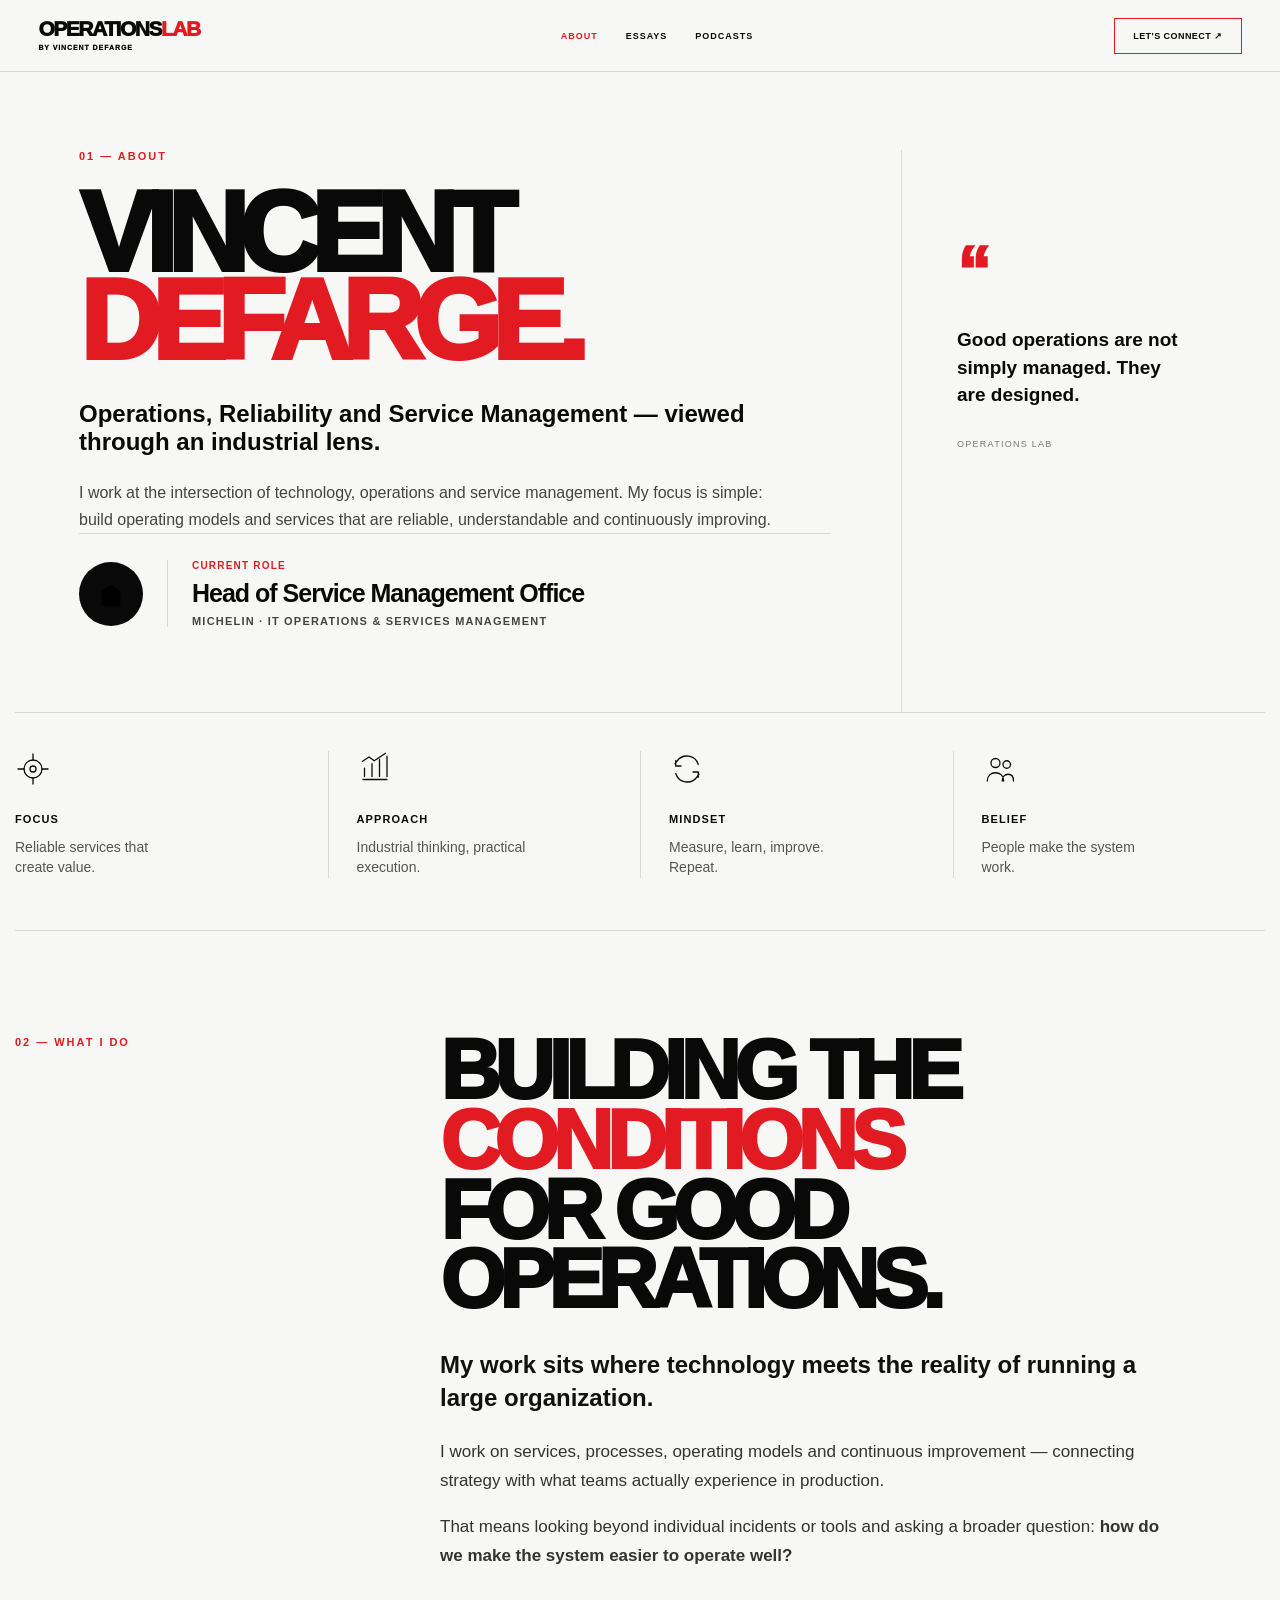
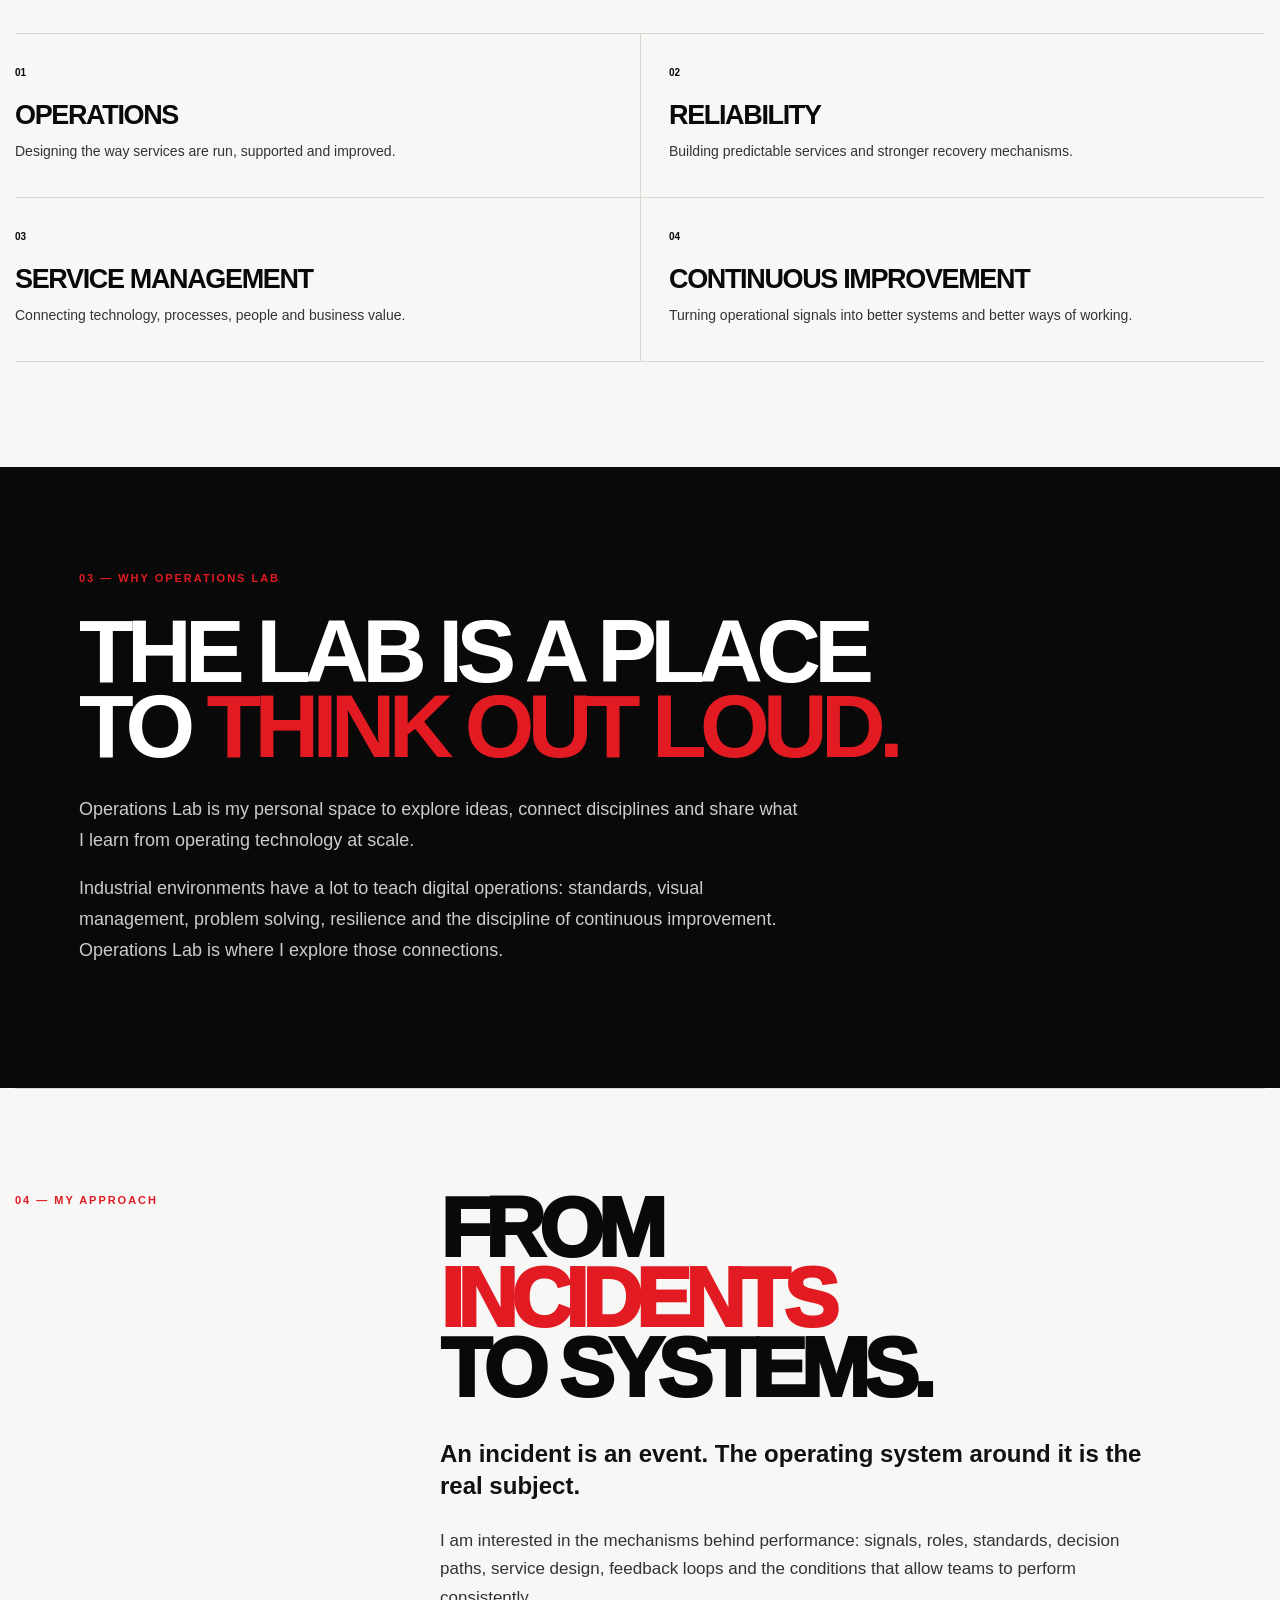
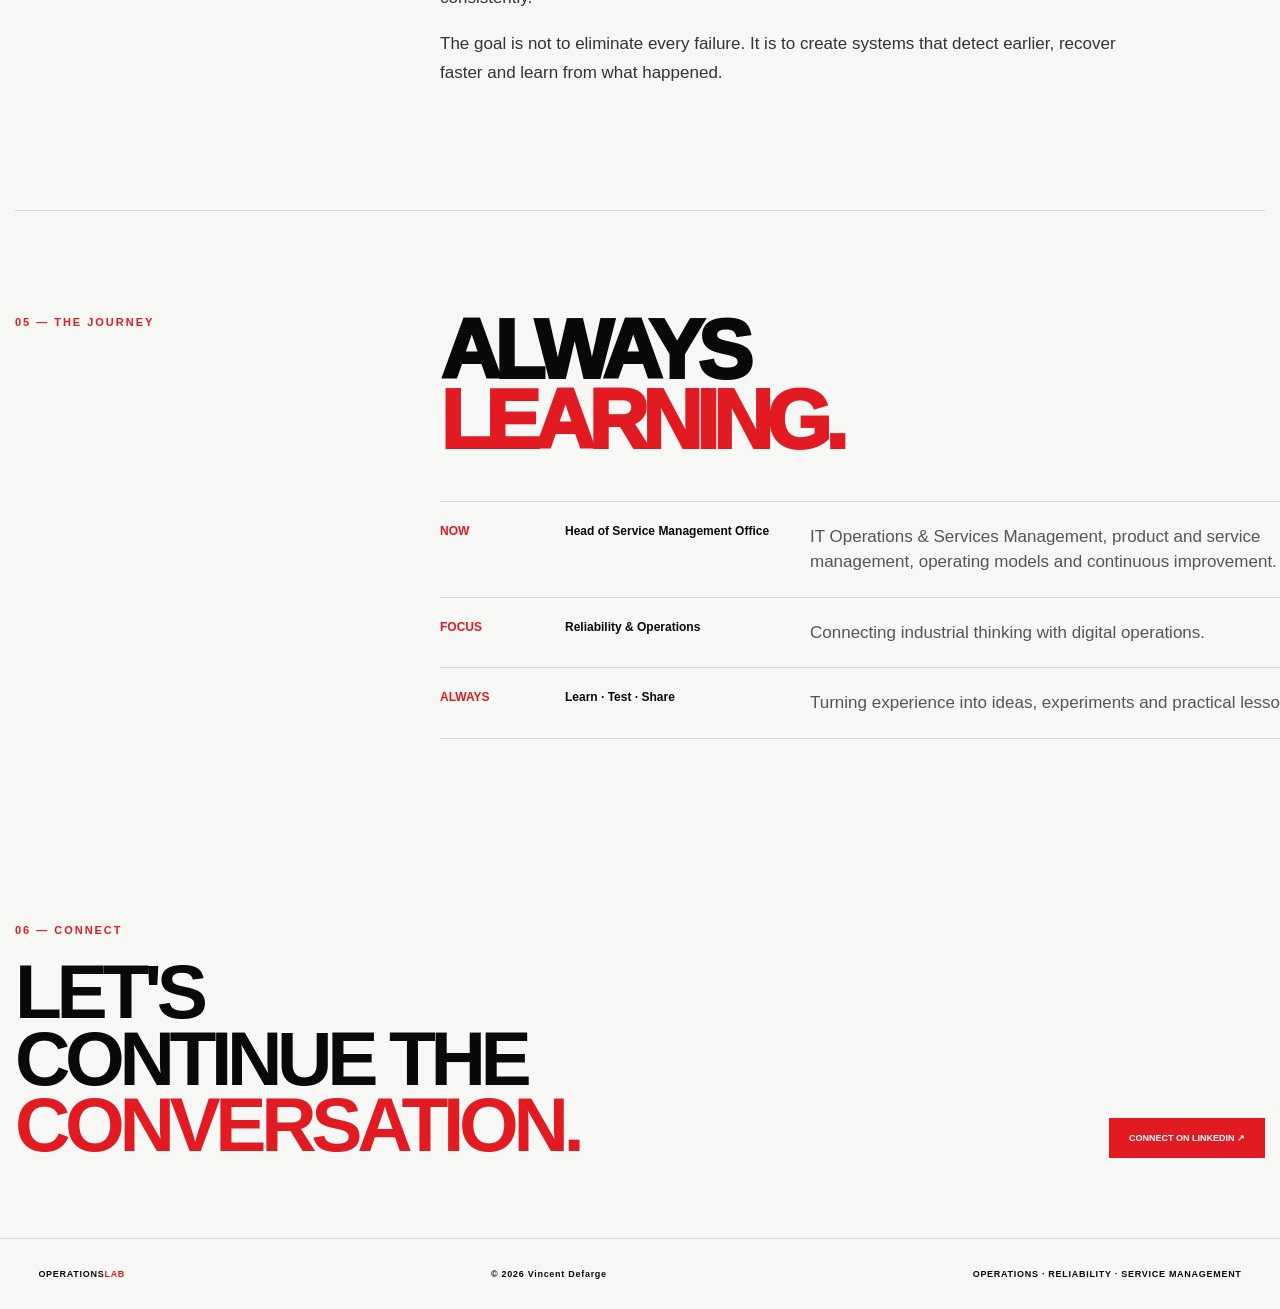
==== about/index.html @ 800c6f18 "Complete technical SEO metadata" ====
<!doctype html>
<html lang="en">
<head>
<meta charset="utf-8">
<meta name="viewport" content="width=device-width,initial-scale=1">
<title>About — Vincent Defarge | Operations Lab</title>
<meta name="description" content="About Vincent Defarge and the thinking behind Operations Lab.">
<meta name="robots" content="index,follow,max-image-preview:large">
<meta name="author" content="Vincent Defarge">
<link rel="canonical" href="https://www.operationslab.fr/about/">
<link rel="icon" href="/favicon.svg" type="image/svg+xml">
<meta property="og:title" content="About Vincent Defarge — Operations Lab">
<meta property="og:description" content="Operations, Reliability and Service Management — viewed through an industrial lens.">
<meta property="og:type" content="profile">
<meta property="og:site_name" content="Operations Lab">
<meta property="og:url" content="https://www.operationslab.fr/about/">
<meta property="og:image" content="https://www.operationslab.fr/images/industrial-hero-home.jpg">
<meta property="og:image:width" content="1920">
<meta property="og:image:height" content="1080">
<meta property="og:image:alt" content="Industrial operations environment">
<meta property="profile:first_name" content="Vincent">
<meta property="profile:last_name" content="Defarge">
<meta name="twitter:card" content="summary_large_image">
<meta name="twitter:title" content="About Vincent Defarge — Operations Lab">
<meta name="twitter:description" content="Operations, Reliability and Service Management — viewed through an industrial lens.">
<meta name="twitter:image" content="https://www.operationslab.fr/images/industrial-hero-home.jpg">
<meta name="twitter:image:alt" content="Industrial operations environment">
<meta name="theme-color" content="#f7f7f5">
<script type="application/ld+json">
{
  "@context": "https://schema.org",
  "@graph": [
    {
      "@type": "ProfilePage",
      "@id": "https://www.operationslab.fr/about/#webpage",
      "url": "https://www.operationslab.fr/about/",
      "name": "About Vincent Defarge — Operations Lab",
      "description": "About Vincent Defarge and the thinking behind Operations Lab.",
      "inLanguage": "en",
      "isPartOf": { "@id": "https://www.operationslab.fr/#website" },
      "mainEntity": { "@id": "https://www.operationslab.fr/about/#person" }
    },
    {
      "@type": "Person",
      "@id": "https://www.operationslab.fr/about/#person",
      "name": "Vincent Defarge",
      "url": "https://www.operationslab.fr/about/",
      "jobTitle": "Head of Service Management Office",
      "description": "Exploring Operations, Reliability and Service Management through an industrial lens.",
      "sameAs": ["https://www.linkedin.com/in/vincent-defarge-165a844b/"]
    }
  ]
}
</script>
<link rel="stylesheet" href="../css/about.css">
<script defer src="https://cdn.vercel-insights.com/v1/script.js"></script>
</head>
<body>
<header class="header">
<a class="logo" href="../index.html">OPERATIONS<span>LAB</span><small>BY VINCENT DEFARGE</small></a>
<nav class="nav">
<a class="active" href="index.html">ABOUT</a>
<a href="../essays/index.html">ESSAYS</a>
<a href="../podcasts/index.html">PODCASTS</a>
</nav>
<a class="connect" href="https://www.linkedin.com/in/vincent-defarge-165a844b/" target="_blank" rel="noopener">LET'S CONNECT ↗</a>
</header>

<main>
<section class="about-hero">
<div class="container about-grid">
<div class="about-main">
<div class="kicker">01 — ABOUT</div>
<h1>VINCENT<br><span>DEFARGE.</span></h1>
<p class="hero-lead">Operations, Reliability and Service Management — viewed through an industrial lens.</p>
<p class="hero-copy">I work at the intersection of technology, operations and service management. My focus is simple: build operating models and services that are reliable, understandable and continuously improving.</p>

<div class="role">
<div class="role-icon" aria-hidden="true">
<svg viewBox="0 0 48 48"><path d="M10 42V19l14-9 14 9v23M17 42V28h14v14M20 18h8M24 14v8M8 42h32"/></svg>
</div>
<div class="role-content">
<div class="role-label">CURRENT ROLE</div>
<div class="role-title">Head of Service Management Office</div>
<div class="role-org">MICHELIN · IT OPERATIONS &amp; SERVICES MANAGEMENT</div>
</div>
</div>
</div>

<aside class="quote-panel">
<div class="quote-mark">“</div>
<p>Good operations are not simply managed. They are designed.</p>
<small>OPERATIONS LAB</small>
</aside>
</div>

<div class="container principles">
<div class="principle">
<div class="principle-icon"><svg viewBox="0 0 48 48"><circle cx="24" cy="24" r="12"/><circle cx="24" cy="24" r="4"/><path d="M24 4v8M24 36v8M4 24h8M36 24h8"/></svg></div>
<b>FOCUS</b><p>Reliable services that create value.</p>
</div>
<div class="principle">
<div class="principle-icon"><svg viewBox="0 0 48 48"><path d="M8 38h32M10 34V23M20 34V17M30 34V11M40 34V7M7 14l9-6 7 5 15-10"/></svg></div>
<b>APPROACH</b><p>Industrial thinking, practical execution.</p>
</div>
<div class="principle">
<div class="principle-icon"><svg viewBox="0 0 48 48"><path d="M39 18a16 16 0 0 0-28-5l-3 4M9 13v7h7M9 30a16 16 0 0 0 28 5l3-4M39 35v-7h-7"/></svg></div>
<b>MINDSET</b><p>Measure, learn, improve. Repeat.</p>
</div>
<div class="principle">
<div class="principle-icon"><svg viewBox="0 0 48 48"><circle cx="18" cy="16" r="6"/><circle cx="33" cy="18" r="5"/><path d="M7 40c0-7 5-11 11-11s11 4 11 11M27 40c0-5 3-9 8-9 4 0 7 3 7 9"/></svg></div>
<b>BELIEF</b><p>People make the system work.</p>
</div>
</div>
</section>

<section class="container section">
<div class="section-grid">
<div class="kicker">02 — WHAT I DO</div>
<div>
<h2>BUILDING THE<br><span>CONDITIONS</span><br>FOR GOOD OPERATIONS.</h2>
<p class="lead">My work sits where technology meets the reality of running a large organization.</p>
<p>I work on services, processes, operating models and continuous improvement — connecting strategy with what teams actually experience in production.</p>
<p>That means looking beyond individual incidents or tools and asking a broader question: <strong>how do we make the system easier to operate well?</strong></p>
</div>
</div>
<div class="beliefs">
<div class="belief"><b>01</b><h3>OPERATIONS</h3><p>Designing the way services are run, supported and improved.</p></div>
<div class="belief"><b>02</b><h3>RELIABILITY</h3><p>Building predictable services and stronger recovery mechanisms.</p></div>
<div class="belief"><b>03</b><h3>SERVICE MANAGEMENT</h3><p>Connecting technology, processes, people and business value.</p></div>
<div class="belief"><b>04</b><h3>CONTINUOUS IMPROVEMENT</h3><p>Turning operational signals into better systems and better ways of working.</p></div>
</div>
</section>

<section class="why">
<div class="container">
<div class="kicker">03 — WHY OPERATIONS LAB</div>
<h2>THE LAB IS A PLACE<br>TO <span>THINK OUT LOUD.</span></h2>
<p>Operations Lab is my personal space to explore ideas, connect disciplines and share what I learn from operating technology at scale.</p>
<p>Industrial environments have a lot to teach digital operations: standards, visual management, problem solving, resilience and the discipline of continuous improvement. Operations Lab is where I explore those connections.</p>
</div>
</section>

<section class="container section">
<div class="section-grid">
<div class="kicker">04 — MY APPROACH</div>
<div>
<h2>FROM<br><span>INCIDENTS</span><br>TO SYSTEMS.</h2>
<p class="lead">An incident is an event. The operating system around it is the real subject.</p>
<p>I am interested in the mechanisms behind performance: signals, roles, standards, decision paths, service design, feedback loops and the conditions that allow teams to perform consistently.</p>
<p>The goal is not to eliminate every failure. It is to create systems that detect earlier, recover faster and learn from what happened.</p>
</div>
</div>
</section>

<section class="container section">
<div class="section-grid">
<div class="kicker">05 — THE JOURNEY</div>
<div>
<h2>ALWAYS<br><span>LEARNING.</span></h2>
<div class="timeline">
<div class="timeline-row"><b>NOW</b><strong>Head of Service Management Office</strong><p>IT Operations &amp; Services Management, product and service management, operating models and continuous improvement.</p></div>
<div class="timeline-row"><b>FOCUS</b><strong>Reliability &amp; Operations</strong><p>Connecting industrial thinking with digital operations.</p></div>
<div class="timeline-row"><b>ALWAYS</b><strong>Learn · Test · Share</strong><p>Turning experience into ideas, experiments and practical lessons.</p></div>
</div>
</div>
</div>
</section>

<section class="container cta">
<div><div class="kicker">06 — CONNECT</div><h2>LET'S<br>CONTINUE THE<br><span>CONVERSATION.</span></h2></div>
<a href="https://www.linkedin.com/in/vincent-defarge-165a844b/" target="_blank" rel="noopener">CONNECT ON LINKEDIN ↗</a>
</section>
</main>

<footer>
<div>OPERATIONS<span>LAB</span></div>
<div>© 2026 Vincent Defarge</div>
<div>OPERATIONS · RELIABILITY · SERVICE MANAGEMENT</div>
</footer>
</body>
</html>
---- css/about.css ----
:root{--red:#e21b23;--black:#090909;--paper:#f7f7f5;--line:#d8d8d5;--muted:#666}
*{box-sizing:border-box}
html{scroll-behavior:smooth}
body{margin:0;background:var(--paper);color:var(--black);font-family:Arial,Helvetica,sans-serif}
a{color:inherit;text-decoration:none}

.header{height:72px;border-bottom:1px solid var(--line);display:flex;align-items:center;padding:0 3vw;background:#f7f7f5ed;position:sticky;top:0;z-index:20;backdrop-filter:blur(8px)}
.logo{font-weight:950;font-size:21px;letter-spacing:-.07em;line-height:.8}
.logo span,footer span{color:var(--red)}
.logo small{display:block;font-size:7px;letter-spacing:.13em;margin-top:7px}
.nav{display:flex;align-items:center;justify-content:center;gap:28px;margin:0 auto}
.nav a{display:inline-block;font-size:9px;font-weight:900;letter-spacing:.11em;white-space:nowrap}
.nav a.active{color:var(--red)}
.connect{border:1px solid var(--red);padding:12px 18px;font-size:9px;font-weight:900;letter-spacing:.05em;white-space:nowrap}

.container{max-width:1250px;margin:auto;padding:0 5vw}
.kicker{color:var(--red);font-size:11px;font-weight:900;letter-spacing:.18em}

.about-hero{padding:78px 0 0}
.about-grid{display:grid;grid-template-columns:minmax(0,1fr) 300px;gap:70px}
.about-main{padding-bottom:55px}
.about-main h1{font-size:clamp(70px,8.8vw,138px);line-height:.78;letter-spacing:-.085em;margin:28px 0 34px;font-weight:950}
.about-main h1 span{color:var(--red)}
.hero-lead{font-size:24px;font-weight:800;line-height:1.18;max-width:760px;margin:0 0 24px}
.hero-copy{font-size:16px;line-height:1.65;color:#444;max-width:700px;margin:0}

.quote-panel{border-left:1px solid var(--line);padding:105px 0 0 55px;min-height:490px}
.quote-mark{font-size:66px;line-height:.5;color:var(--red);font-weight:950;margin-bottom:38px}
.quote-panel p{font-size:19px;line-height:1.45;font-weight:800;max-width:230px;margin:0 0 24px}
.quote-panel small{font-size:9px;letter-spacing:.14em;color:#777}

.role{border-top:1px solid var(--line);padding:26px 0 30px;display:flex;align-items:center;gap:24px}
.role-icon{width:64px;height:64px;border-radius:50%;background:var(--black);color:white;display:grid;place-items:center;flex:0 0 auto}
.role-icon svg{width:32px;height:32px}
.role-content{border-left:1px solid var(--line);padding-left:24px}
.role-label{color:var(--red);font-size:10px;font-weight:900;letter-spacing:.12em;margin-bottom:8px}
.role-title{font-size:25px;font-weight:900;letter-spacing:-.04em;margin-bottom:7px}
.role-org{font-size:11px;letter-spacing:.11em;color:#444;font-weight:700}

.principles{border-top:1px solid var(--line);display:grid;grid-template-columns:repeat(4,1fr);padding:38px 0 52px}
.principle{padding:0 28px;border-left:1px solid var(--line)}
.principle:first-child{border-left:0;padding-left:0}
.principle-icon{height:42px;margin-bottom:16px}
.principle-icon svg{width:36px;height:36px;stroke:var(--black);fill:none;stroke-width:1.7;stroke-linecap:round;stroke-linejoin:round}
.principle b{font-size:11px;letter-spacing:.1em}
.principle p{font-size:14px;line-height:1.45;color:#555;max-width:170px;margin:10px 0 0}

.section{padding:105px 0;border-top:1px solid var(--line)}
.section-grid{display:grid;grid-template-columns:30% 70%;gap:50px}
.section h2{font-size:clamp(52px,6.5vw,96px);line-height:.84;letter-spacing:-.075em;margin:0 0 34px;font-weight:950}
.section h2 span{color:var(--red)}
.section p{font-size:17px;line-height:1.7;max-width:720px;color:#333}
.lead{font-size:24px!important;line-height:1.35!important;font-weight:800;color:#111!important}

.beliefs{display:grid;grid-template-columns:1fr 1fr;border-top:1px solid var(--line);margin-top:45px}
.belief{padding:28px 28px 35px 0;border-bottom:1px solid var(--line)}
.belief:nth-child(even){padding-left:28px;border-left:1px solid var(--line)}
.belief b{font-size:10px}
.belief h3{font-size:27px;letter-spacing:-.05em;margin:20px 0 10px}
.belief p{font-size:14px;line-height:1.5;margin:0}

.why{background:var(--black);color:#fff;padding:105px 0}
.why h2{font-size:clamp(55px,7vw,105px);line-height:.84;letter-spacing:-.075em;margin:30px 0}
.why h2 span{color:var(--red)}
.why p{max-width:720px;font-size:18px;line-height:1.7;color:#ccc}

.timeline{border-top:1px solid var(--line);margin-top:45px}
.timeline-row{display:grid;grid-template-columns:100px 220px 1fr;gap:25px;padding:22px 0;border-bottom:1px solid var(--line);font-size:12px}
.timeline-row b{color:var(--red)}
.timeline-row p{margin:0;color:#555;line-height:1.5}

.cta{padding:80px 0;display:flex;align-items:end;justify-content:space-between;gap:40px}
.cta h2{font-size:clamp(45px,6vw,80px);line-height:.87;letter-spacing:-.07em;margin:22px 0 0}
.cta h2 span{color:var(--red)}
.cta a{background:var(--red);color:#fff;padding:15px 20px;font-size:9px;font-weight:900;white-space:nowrap}

footer{border-top:1px solid var(--line);padding:30px 3vw;display:flex;justify-content:space-between;font-size:9px;font-weight:800;letter-spacing:.08em}

@media(max-width:800px){
  .header{height:auto;min-height:62px;flex-wrap:wrap;padding:12px 18px 0}
  .header .logo{margin-bottom:12px}.header .connect{margin-bottom:12px}
  .nav{order:3;width:100%;justify-content:flex-start;margin:0 -18px;padding:11px 18px 12px;gap:24px;border-top:1px solid var(--line);overflow-x:auto;white-space:nowrap;-webkit-overflow-scrolling:touch;scrollbar-width:none}
  .nav::-webkit-scrollbar{display:none}
  .about-grid,.section-grid{grid-template-columns:1fr;gap:45px}
  .quote-panel{padding:35px 0 0;border-left:0;border-top:1px solid var(--line);min-height:auto}
}
@media(max-width:700px){
  .container{padding:0 22px}
  .about-hero{padding:62px 0 0}
  .about-main h1{font-size:clamp(58px,15vw,92px);margin-top:25px}
  .hero-lead{font-size:20px}
  .role{align-items:flex-start}.role-title{font-size:20px}.role-org{font-size:9px}
  .principles{grid-template-columns:1fr 1fr;gap:0;padding-bottom:30px}
  .principle{padding:24px 18px;border-left:1px solid var(--line);border-bottom:1px solid var(--line)}
  .principle:nth-child(odd){border-left:0;padding-left:0}
  .principle p{max-width:none}
  .section,.why{padding:75px 0}
  .beliefs{display:block}.belief,.belief:nth-child(even){padding:25px 0;border-left:0}
  .timeline-row{grid-template-columns:60px 1fr;gap:10px}.timeline-row p{grid-column:2}
  .cta{display:block;padding:60px 0}.cta a{display:inline-block;margin-top:25px}
  footer{display:block;line-height:2.2;padding:25px 20px}
}
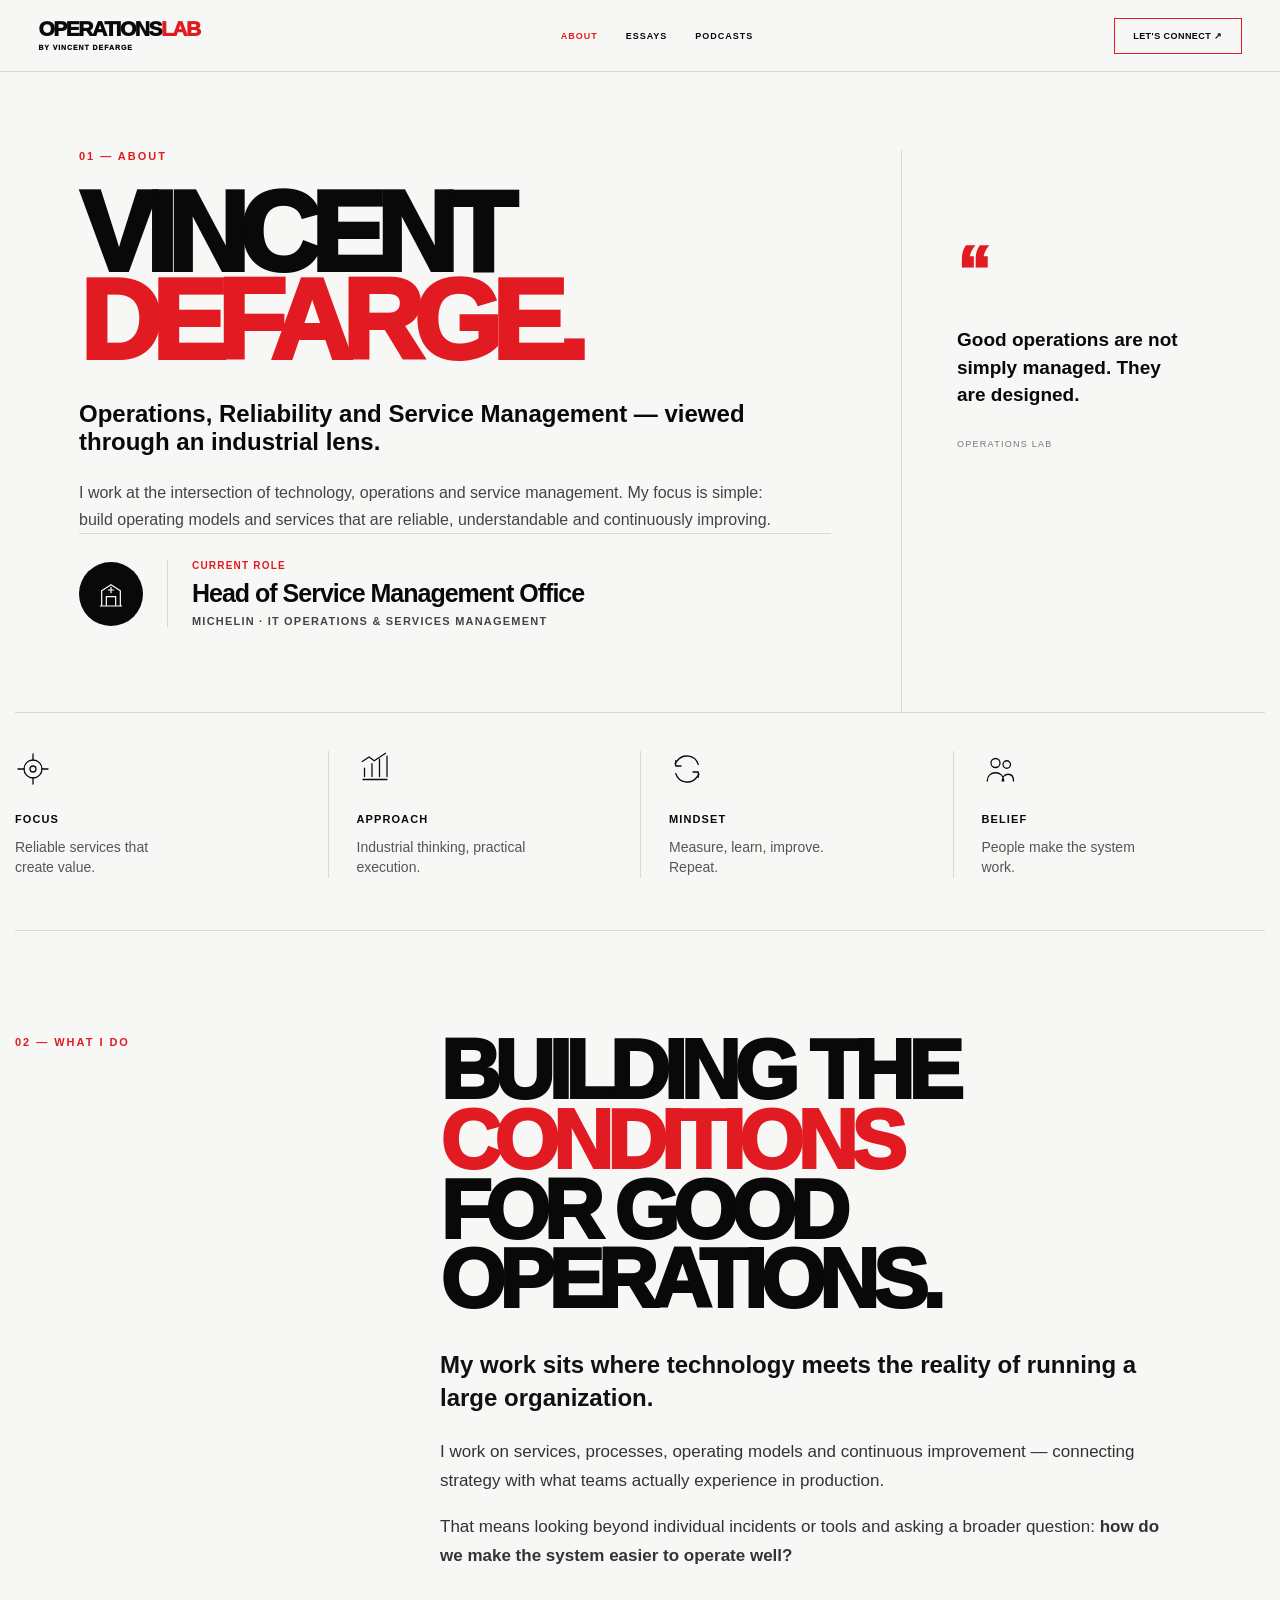
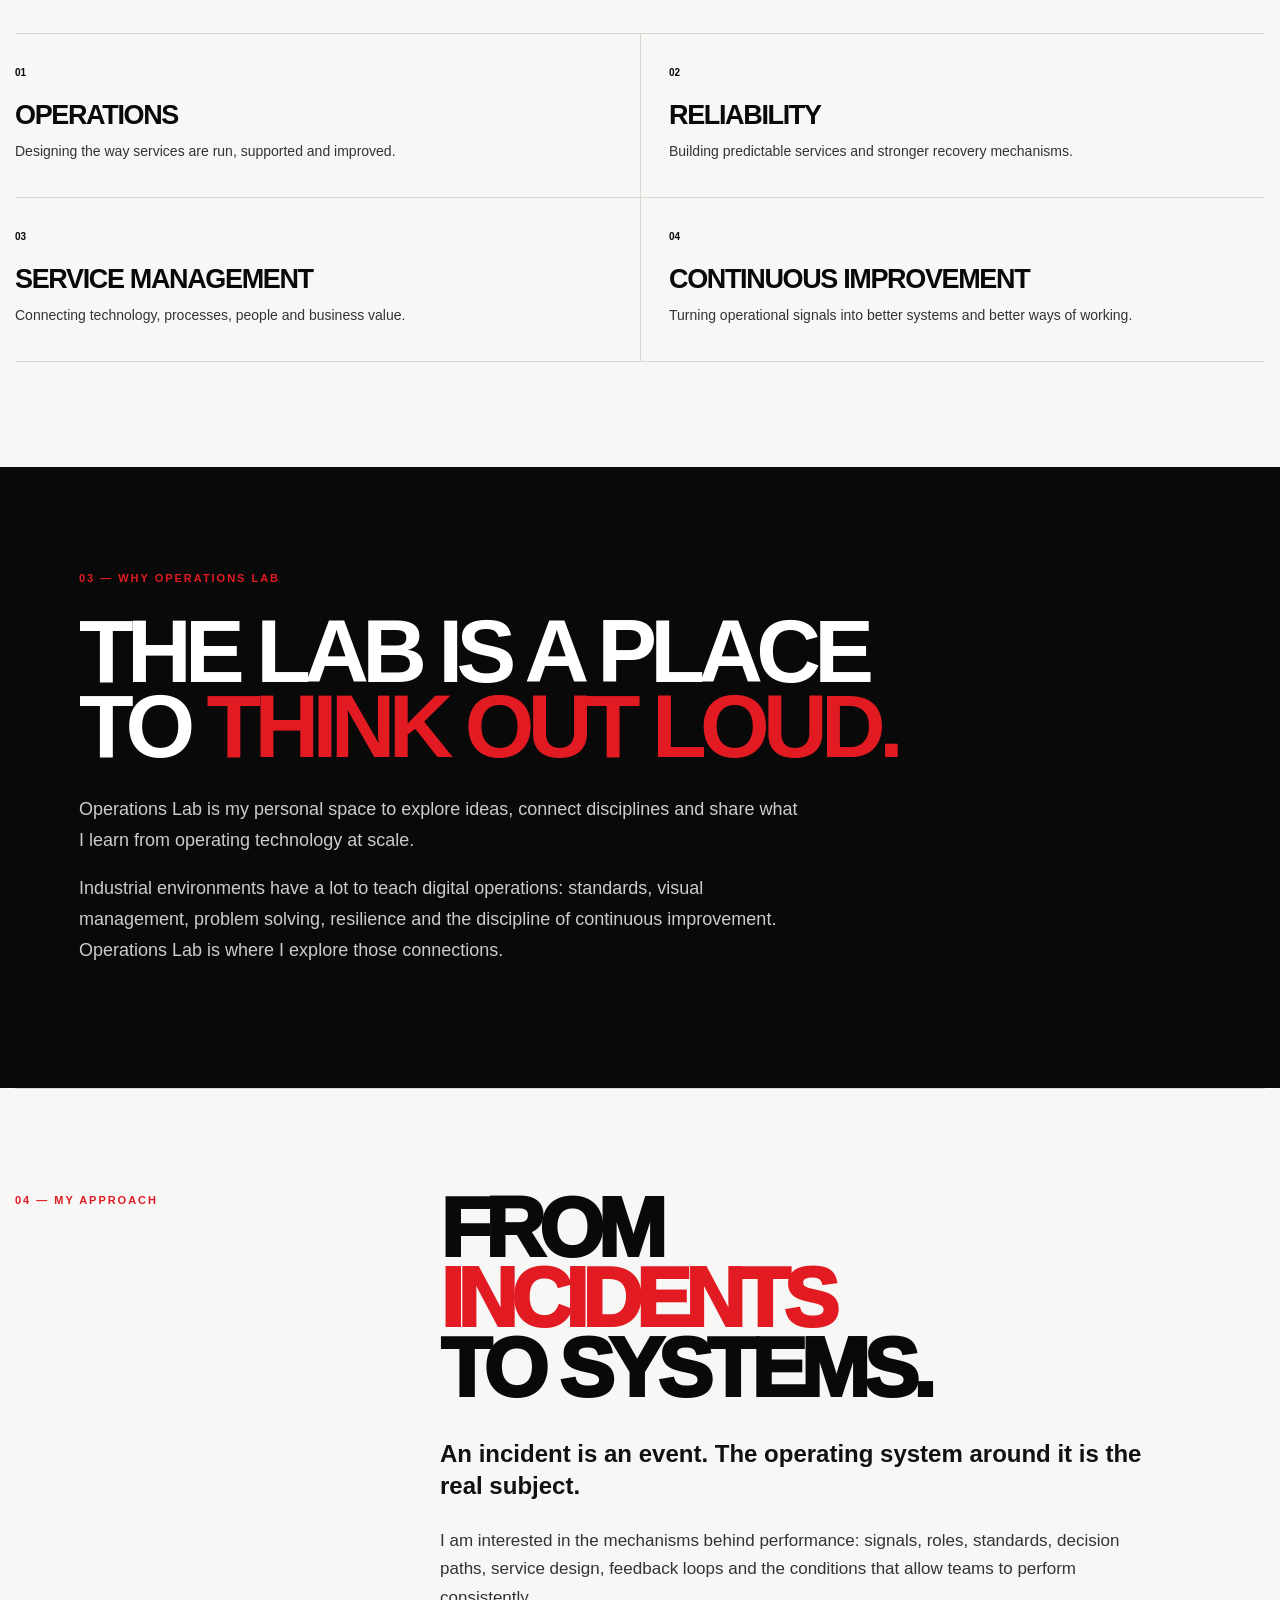
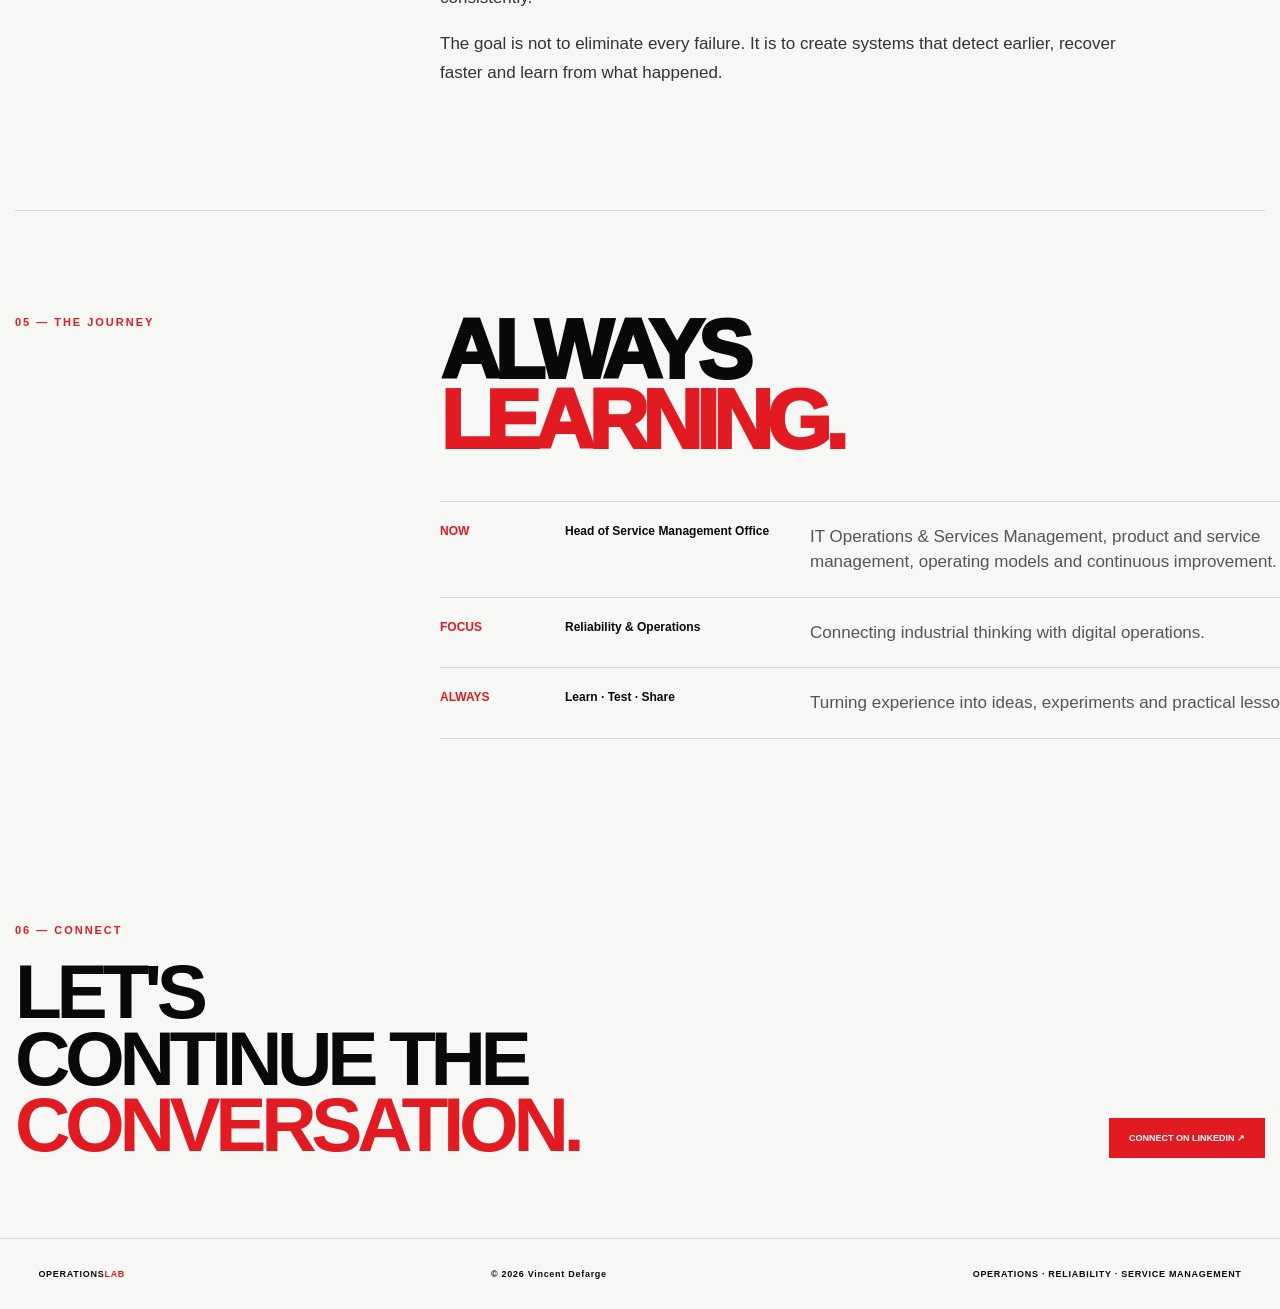
==== commit 55a255f2: "Use canonical internal links in about/index.html" ====
--- a/about/index.html
+++ b/about/index.html
@@ -12,19 +12,22 @@
 <meta property="og:title" content="About Vincent Defarge — Operations Lab">
 <meta property="og:description" content="Operations, Reliability and Service Management — viewed through an industrial lens.">
 <meta property="og:type" content="profile">
+<meta property="og:locale" content="en_US">
 <meta property="og:site_name" content="Operations Lab">
 <meta property="og:url" content="https://www.operationslab.fr/about/">
-<meta property="og:image" content="https://www.operationslab.fr/images/industrial-hero-home.jpg">
-<meta property="og:image:width" content="1920">
-<meta property="og:image:height" content="1080">
-<meta property="og:image:alt" content="Industrial operations environment">
+<meta property="og:image" content="https://www.operationslab.fr/images/og-operations-lab.jpg">
+<meta property="og:image:secure_url" content="https://www.operationslab.fr/images/og-operations-lab.jpg">
+<meta property="og:image:type" content="image/jpeg">
+<meta property="og:image:width" content="1200">
+<meta property="og:image:height" content="627">
+<meta property="og:image:alt" content="Operations Lab — Operations are designed before production">
 <meta property="profile:first_name" content="Vincent">
 <meta property="profile:last_name" content="Defarge">
 <meta name="twitter:card" content="summary_large_image">
 <meta name="twitter:title" content="About Vincent Defarge — Operations Lab">
 <meta name="twitter:description" content="Operations, Reliability and Service Management — viewed through an industrial lens.">
-<meta name="twitter:image" content="https://www.operationslab.fr/images/industrial-hero-home.jpg">
-<meta name="twitter:image:alt" content="Industrial operations environment">
+<meta name="twitter:image" content="https://www.operationslab.fr/images/og-operations-lab.jpg">
+<meta name="twitter:image:alt" content="Operations Lab — Operations are designed before production">
 <meta name="theme-color" content="#f7f7f5">
 <script type="application/ld+json">
 {
@@ -57,11 +60,11 @@
 </head>
 <body>
 <header class="header">
-<a class="logo" href="../index.html">OPERATIONS<span>LAB</span><small>BY VINCENT DEFARGE</small></a>
+<a class="logo" href="/">OPERATIONS<span>LAB</span><small>BY VINCENT DEFARGE</small></a>
 <nav class="nav">
-<a class="active" href="index.html">ABOUT</a>
-<a href="../essays/index.html">ESSAYS</a>
-<a href="../podcasts/index.html">PODCASTS</a>
+<a class="active" href="/about/">ABOUT</a>
+<a href="/essays/">ESSAYS</a>
+<a href="/podcasts/">PODCASTS</a>
 </nav>
 <a class="connect" href="https://www.linkedin.com/in/vincent-defarge-165a844b/" target="_blank" rel="noopener">LET'S CONNECT ↗</a>
 </header>
--- a/css/about.css
+++ b/css/about.css
@@ -31,7 +31,7 @@
 
 .role{border-top:1px solid var(--line);padding:26px 0 30px;display:flex;align-items:center;gap:24px}
 .role-icon{width:64px;height:64px;border-radius:50%;background:var(--black);color:white;display:grid;place-items:center;flex:0 0 auto}
-.role-icon svg{width:32px;height:32px}
+.role-icon svg{width:32px;height:32px;fill:none;stroke:currentColor;stroke-width:1.8;stroke-linecap:round;stroke-linejoin:round}
 .role-content{border-left:1px solid var(--line);padding-left:24px}
 .role-label{color:var(--red);font-size:10px;font-weight:900;letter-spacing:.12em;margin-bottom:8px}
 .role-title{font-size:25px;font-weight:900;letter-spacing:-.04em;margin-bottom:7px}
@@ -77,7 +77,7 @@
 footer{border-top:1px solid var(--line);padding:30px 3vw;display:flex;justify-content:space-between;font-size:9px;font-weight:800;letter-spacing:.08em}
 
 @media(max-width:800px){
-  .header{height:auto;min-height:62px;flex-wrap:wrap;padding:12px 18px 0}
+  .header{height:auto;min-height:62px;flex-wrap:wrap;justify-content:space-between;padding:12px 18px 0}
   .header .logo{margin-bottom:12px}.header .connect{margin-bottom:12px}
   .nav{order:3;width:100%;justify-content:flex-start;margin:0 -18px;padding:11px 18px 12px;gap:24px;border-top:1px solid var(--line);overflow-x:auto;white-space:nowrap;-webkit-overflow-scrolling:touch;scrollbar-width:none}
   .nav::-webkit-scrollbar{display:none}
@@ -99,4 +99,4 @@
   .timeline-row{grid-template-columns:60px 1fr;gap:10px}.timeline-row p{grid-column:2}
   .cta{display:block;padding:60px 0}.cta a{display:inline-block;margin-top:25px}
   footer{display:block;line-height:2.2;padding:25px 20px}
-}+}
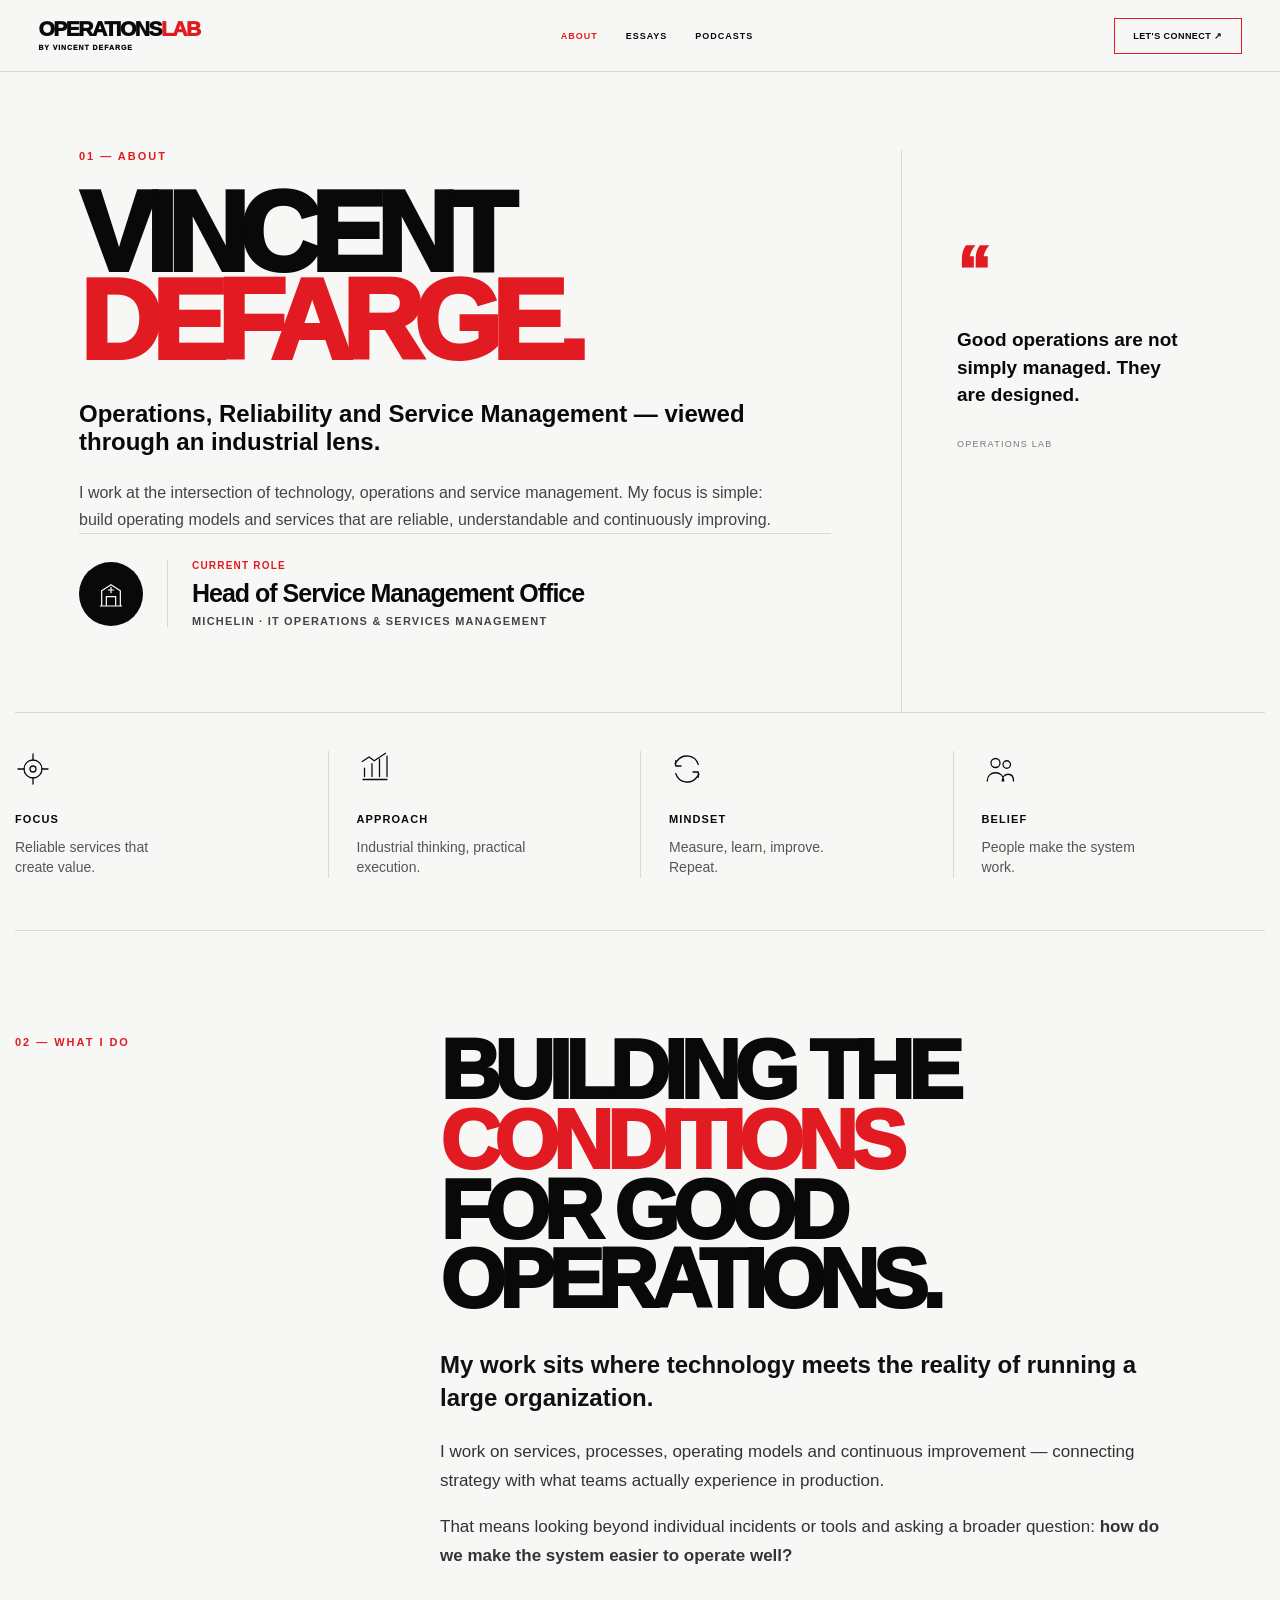
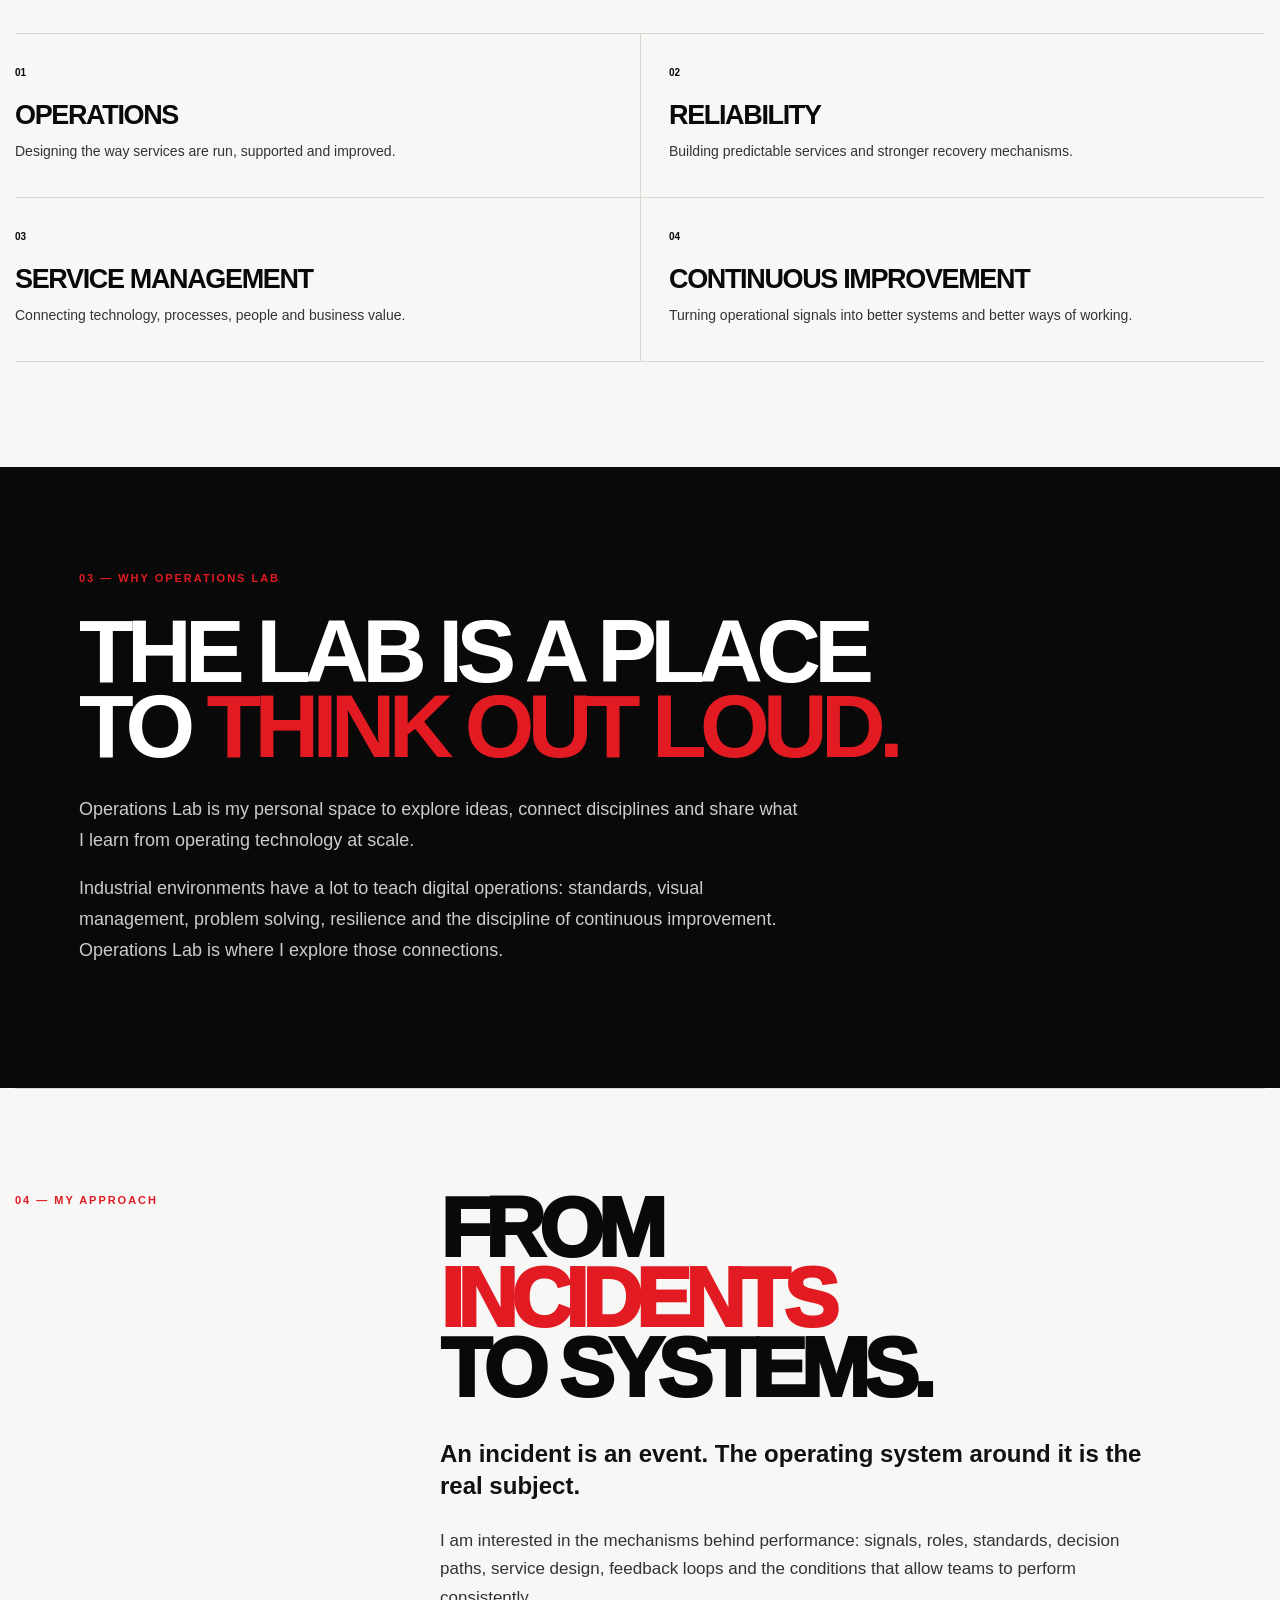
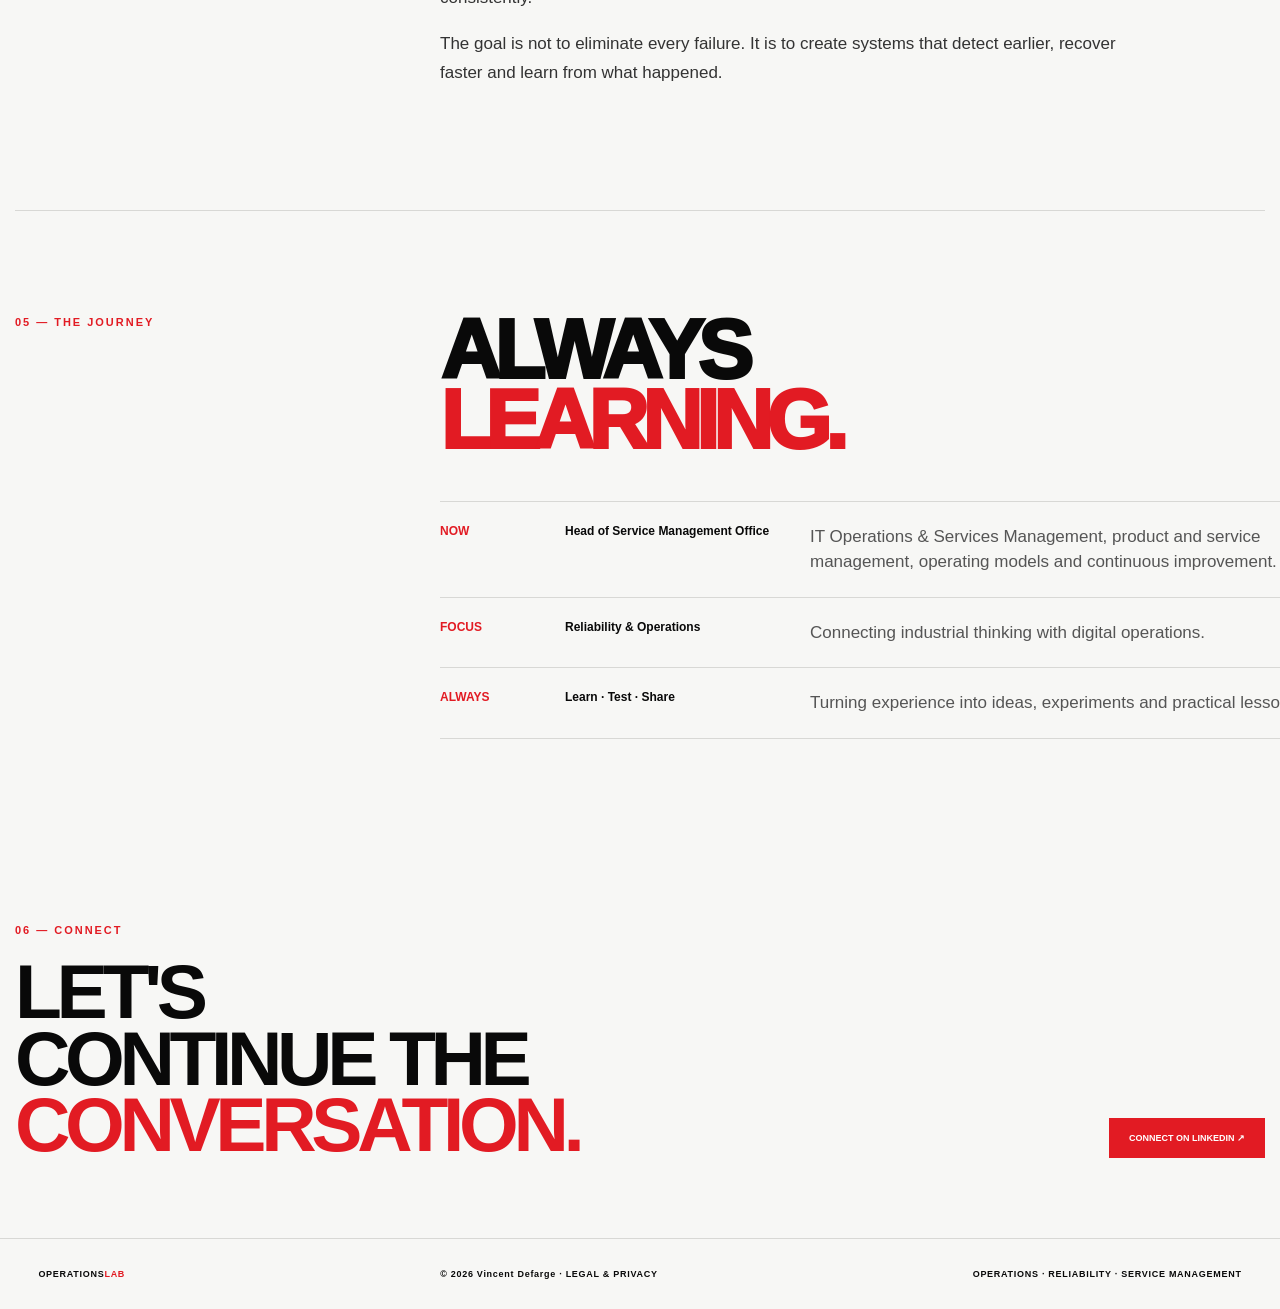
==== commit d39ee249: "Link Legal and Privacy from about/index.html" ====
--- a/about/index.html
+++ b/about/index.html
@@ -178,7 +178,7 @@
 
 <footer>
 <div>OPERATIONS<span>LAB</span></div>
-<div>© 2026 Vincent Defarge</div>
+<div>© 2026 Vincent Defarge · <a href="/legal/">LEGAL & PRIVACY</a></div>
 <div>OPERATIONS · RELIABILITY · SERVICE MANAGEMENT</div>
 </footer>
 </body>
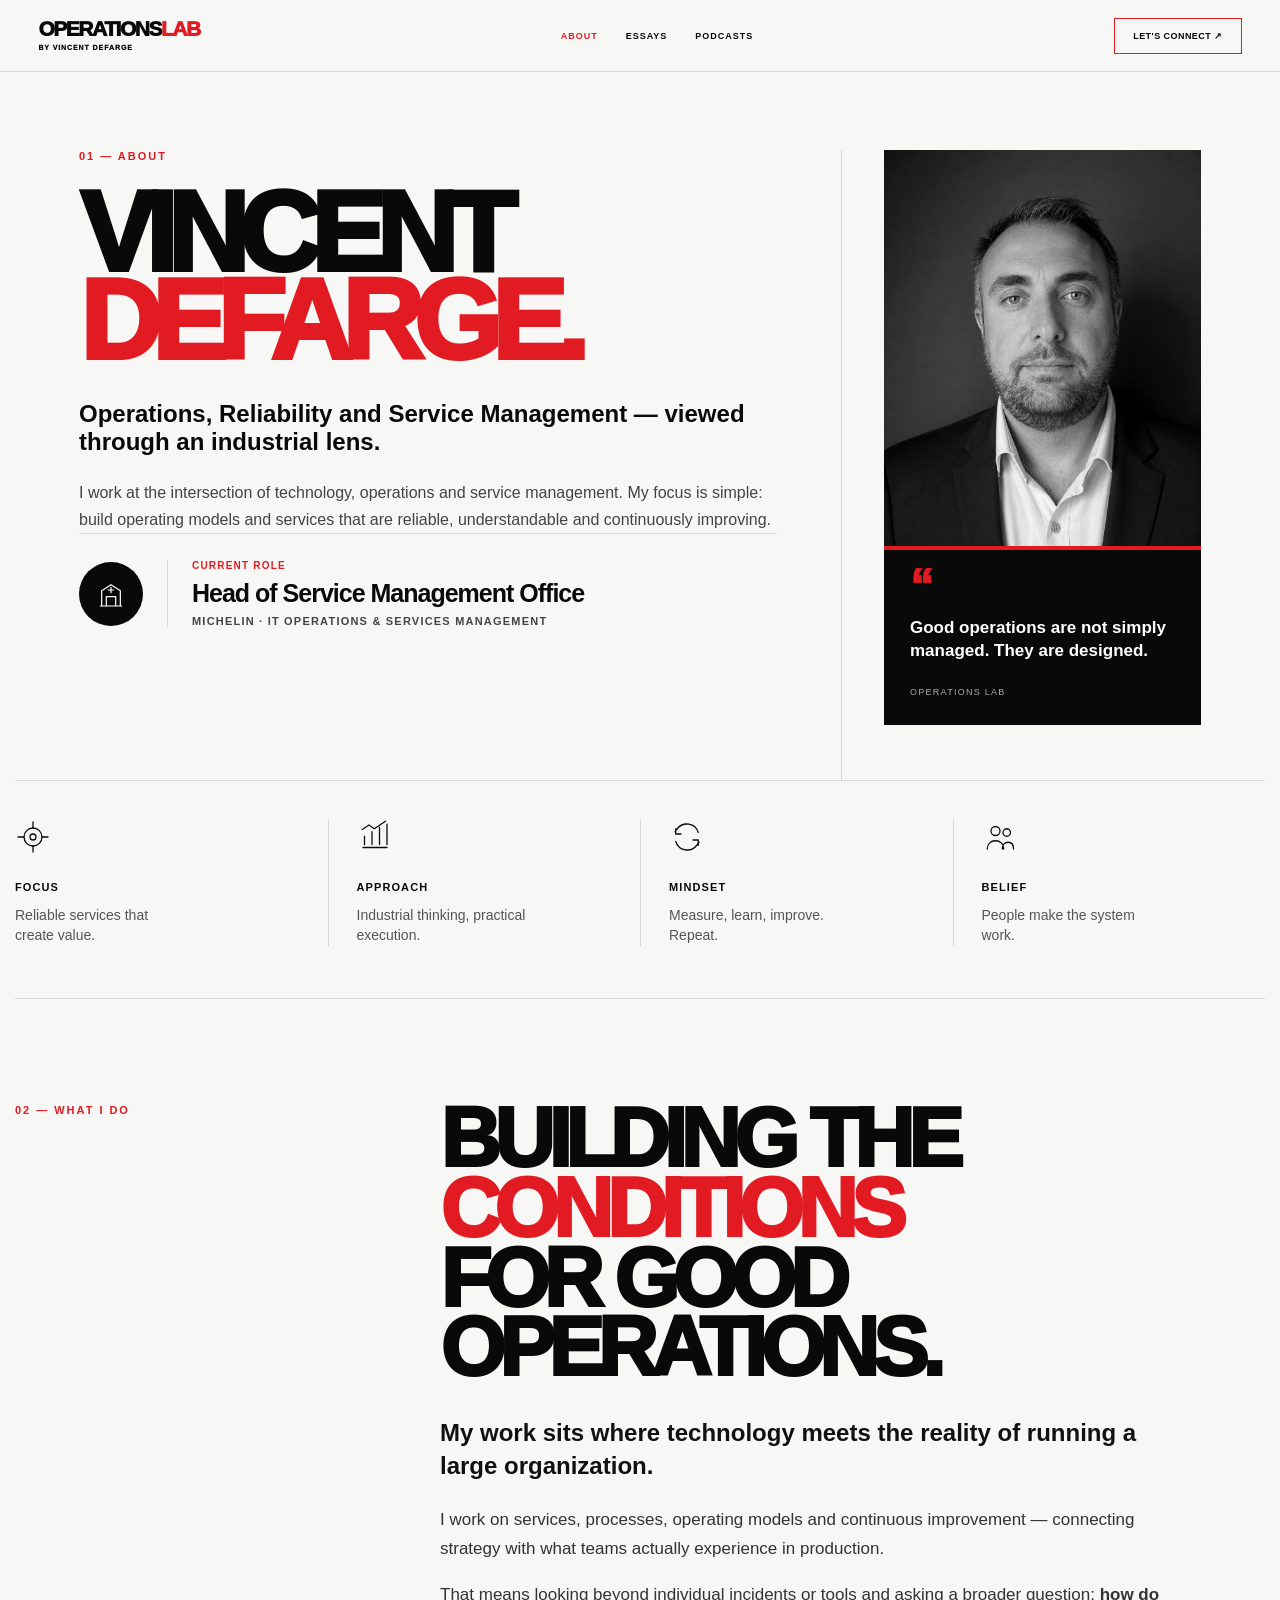
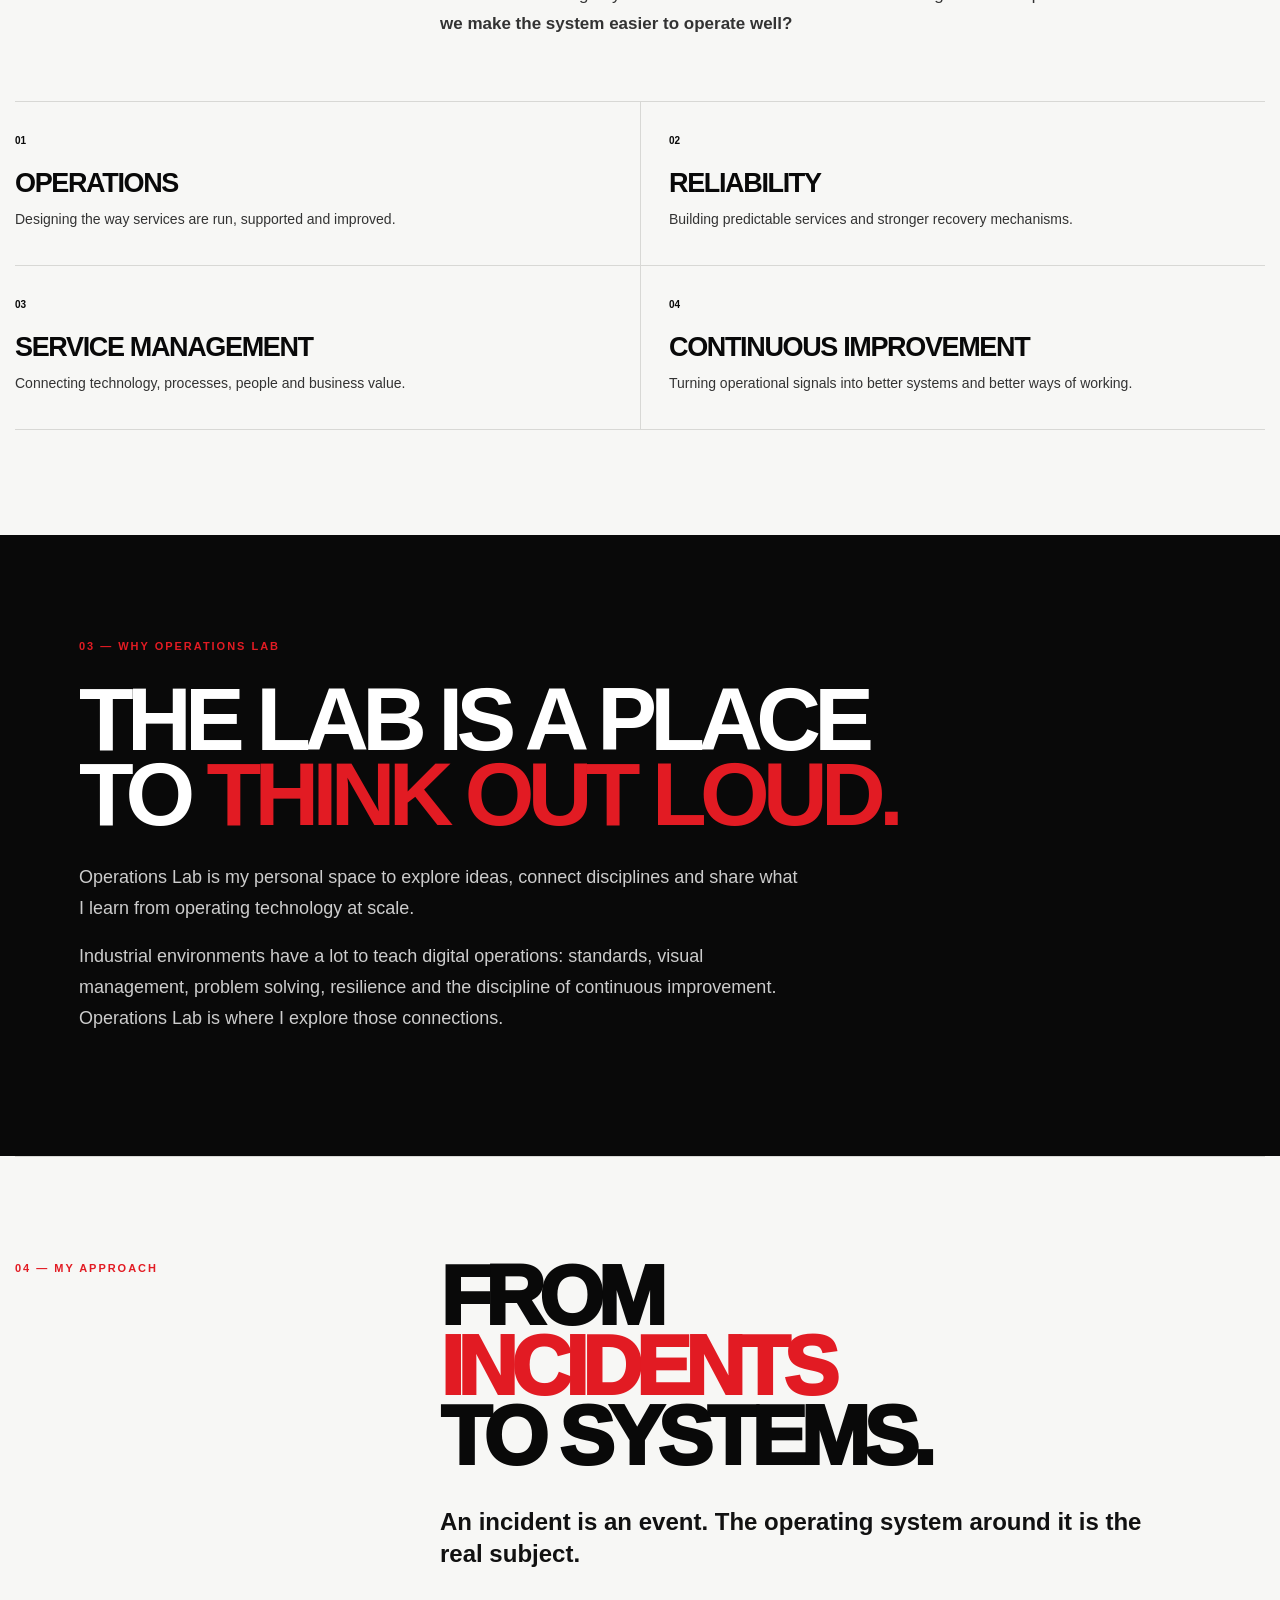
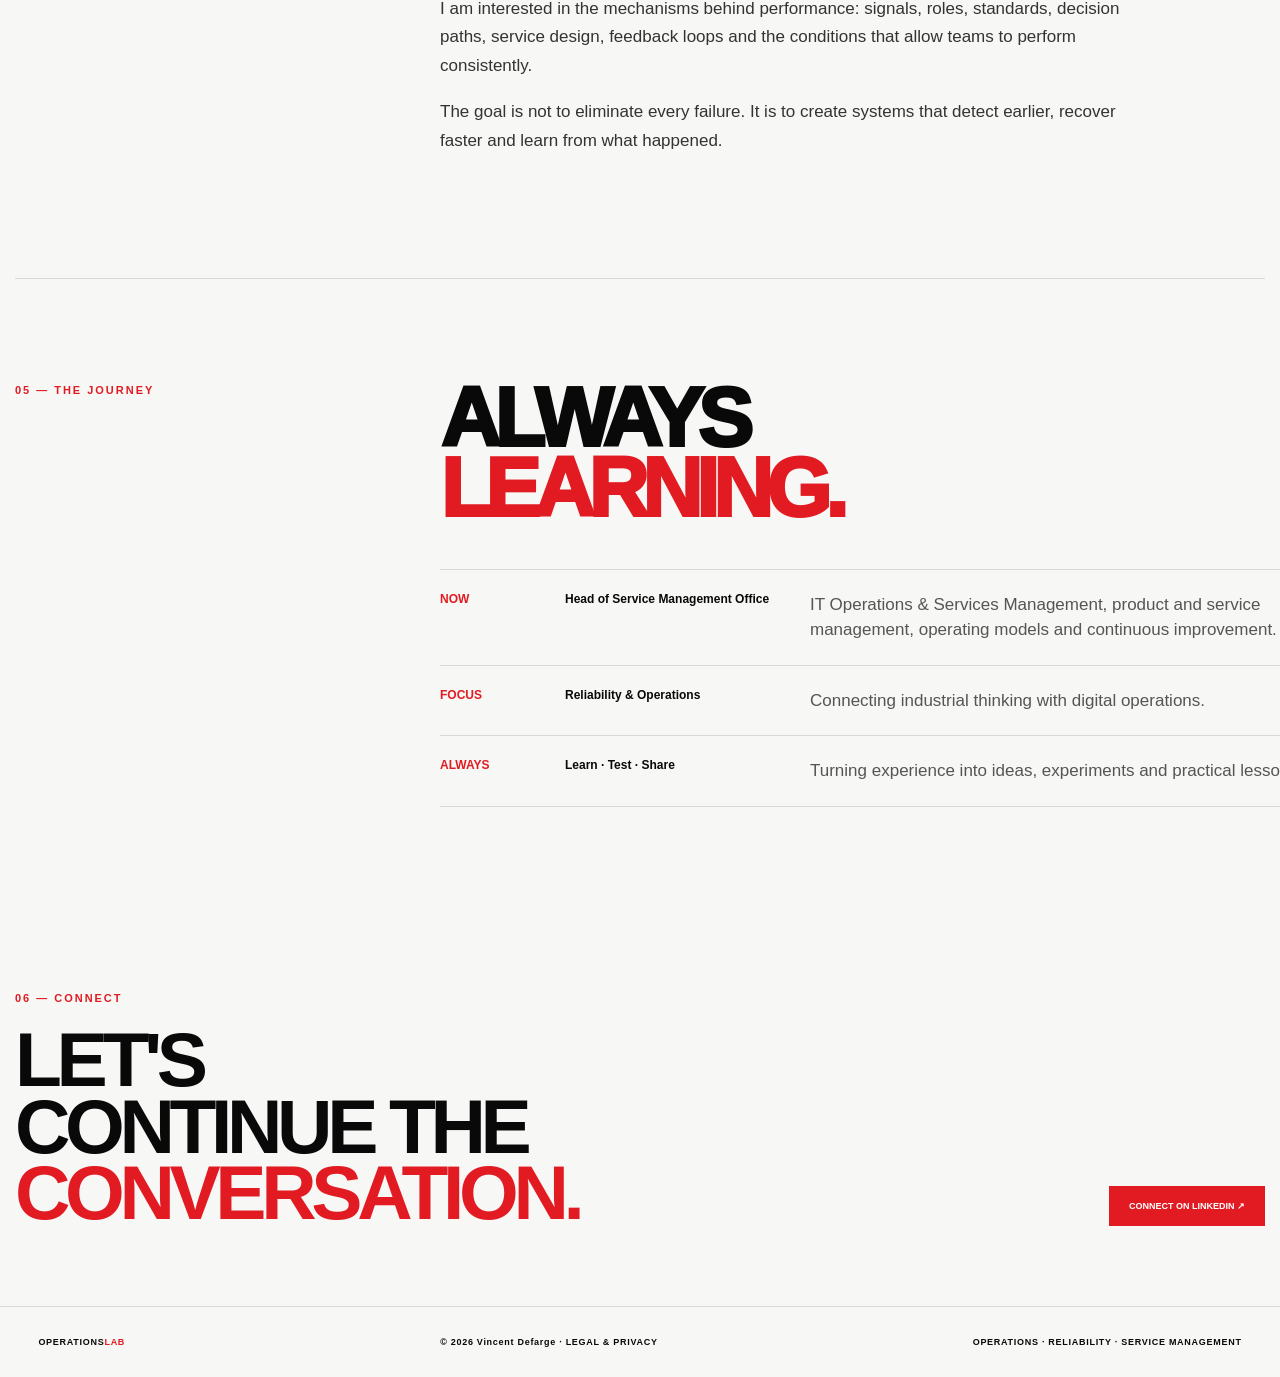
==== commit ac2628fd: "Humanize About page with editorial portrait" ====
--- a/about/index.html
+++ b/about/index.html
@@ -48,6 +48,7 @@
       "@id": "https://www.operationslab.fr/about/#person",
       "name": "Vincent Defarge",
       "url": "https://www.operationslab.fr/about/",
+      "image": "https://www.operationslab.fr/images/vincent-defarge-portrait.jpg",
       "jobTitle": "Head of Service Management Office",
       "description": "Exploring Operations, Reliability and Service Management through an industrial lens.",
       "sameAs": ["https://www.linkedin.com/in/vincent-defarge-165a844b/"]
@@ -90,10 +91,15 @@
 </div>
 </div>
 
-<aside class="quote-panel">
-<div class="quote-mark">“</div>
+<aside class="portrait-panel">
+<figure class="portrait-frame">
+<img src="/images/vincent-defarge-portrait.jpg" alt="Portrait of Vincent Defarge" width="1000" height="1298" fetchpriority="high" decoding="async">
+<figcaption>
+<div class="portrait-quote-mark" aria-hidden="true">“</div>
 <p>Good operations are not simply managed. They are designed.</p>
 <small>OPERATIONS LAB</small>
+</figcaption>
+</figure>
 </aside>
 </div>
 
--- a/css/about.css
+++ b/css/about.css
@@ -17,17 +17,20 @@
 .kicker{color:var(--red);font-size:11px;font-weight:900;letter-spacing:.18em}
 
 .about-hero{padding:78px 0 0}
-.about-grid{display:grid;grid-template-columns:minmax(0,1fr) 300px;gap:70px}
+.about-grid{display:grid;grid-template-columns:minmax(0,1fr) 360px;gap:64px}
 .about-main{padding-bottom:55px}
 .about-main h1{font-size:clamp(70px,8.8vw,138px);line-height:.78;letter-spacing:-.085em;margin:28px 0 34px;font-weight:950}
 .about-main h1 span{color:var(--red)}
 .hero-lead{font-size:24px;font-weight:800;line-height:1.18;max-width:760px;margin:0 0 24px}
 .hero-copy{font-size:16px;line-height:1.65;color:#444;max-width:700px;margin:0}
 
-.quote-panel{border-left:1px solid var(--line);padding:105px 0 0 55px;min-height:490px}
-.quote-mark{font-size:66px;line-height:.5;color:var(--red);font-weight:950;margin-bottom:38px}
-.quote-panel p{font-size:19px;line-height:1.45;font-weight:800;max-width:230px;margin:0 0 24px}
-.quote-panel small{font-size:9px;letter-spacing:.14em;color:#777}
+.portrait-panel{border-left:1px solid var(--line);padding:0 0 55px 42px}
+.portrait-frame{margin:0}
+.portrait-frame img{display:block;width:100%;height:auto;aspect-ratio:4/5;object-fit:cover;object-position:center top;filter:grayscale(100%) contrast(1.04)}
+.portrait-frame figcaption{background:var(--black);color:#fff;border-top:4px solid var(--red);padding:24px 26px 26px}
+.portrait-quote-mark{font-size:46px;line-height:.55;color:var(--red);font-weight:950;margin-bottom:16px}
+.portrait-frame figcaption p{font-size:17px;line-height:1.4;font-weight:800;margin:0 0 18px}
+.portrait-frame figcaption small{font-size:9px;letter-spacing:.14em;color:#aaa}
 
 .role{border-top:1px solid var(--line);padding:26px 0 30px;display:flex;align-items:center;gap:24px}
 .role-icon{width:64px;height:64px;border-radius:50%;background:var(--black);color:white;display:grid;place-items:center;flex:0 0 auto}
@@ -82,13 +85,15 @@
   .nav{order:3;width:100%;justify-content:flex-start;margin:0 -18px;padding:11px 18px 12px;gap:24px;border-top:1px solid var(--line);overflow-x:auto;white-space:nowrap;-webkit-overflow-scrolling:touch;scrollbar-width:none}
   .nav::-webkit-scrollbar{display:none}
   .about-grid,.section-grid{grid-template-columns:1fr;gap:45px}
-  .quote-panel{padding:35px 0 0;border-left:0;border-top:1px solid var(--line);min-height:auto}
+  .portrait-panel{padding:0 0 45px;border-left:0}
 }
 @media(max-width:700px){
   .container{padding:0 22px}
   .about-hero{padding:62px 0 0}
   .about-main h1{font-size:clamp(58px,15vw,92px);margin-top:25px}
   .hero-lead{font-size:20px}
+  .portrait-frame{max-width:440px}
+  .portrait-frame figcaption{padding:22px}
   .role{align-items:flex-start}.role-title{font-size:20px}.role-org{font-size:9px}
   .principles{grid-template-columns:1fr 1fr;gap:0;padding-bottom:30px}
   .principle{padding:24px 18px;border-left:1px solid var(--line);border-bottom:1px solid var(--line)}
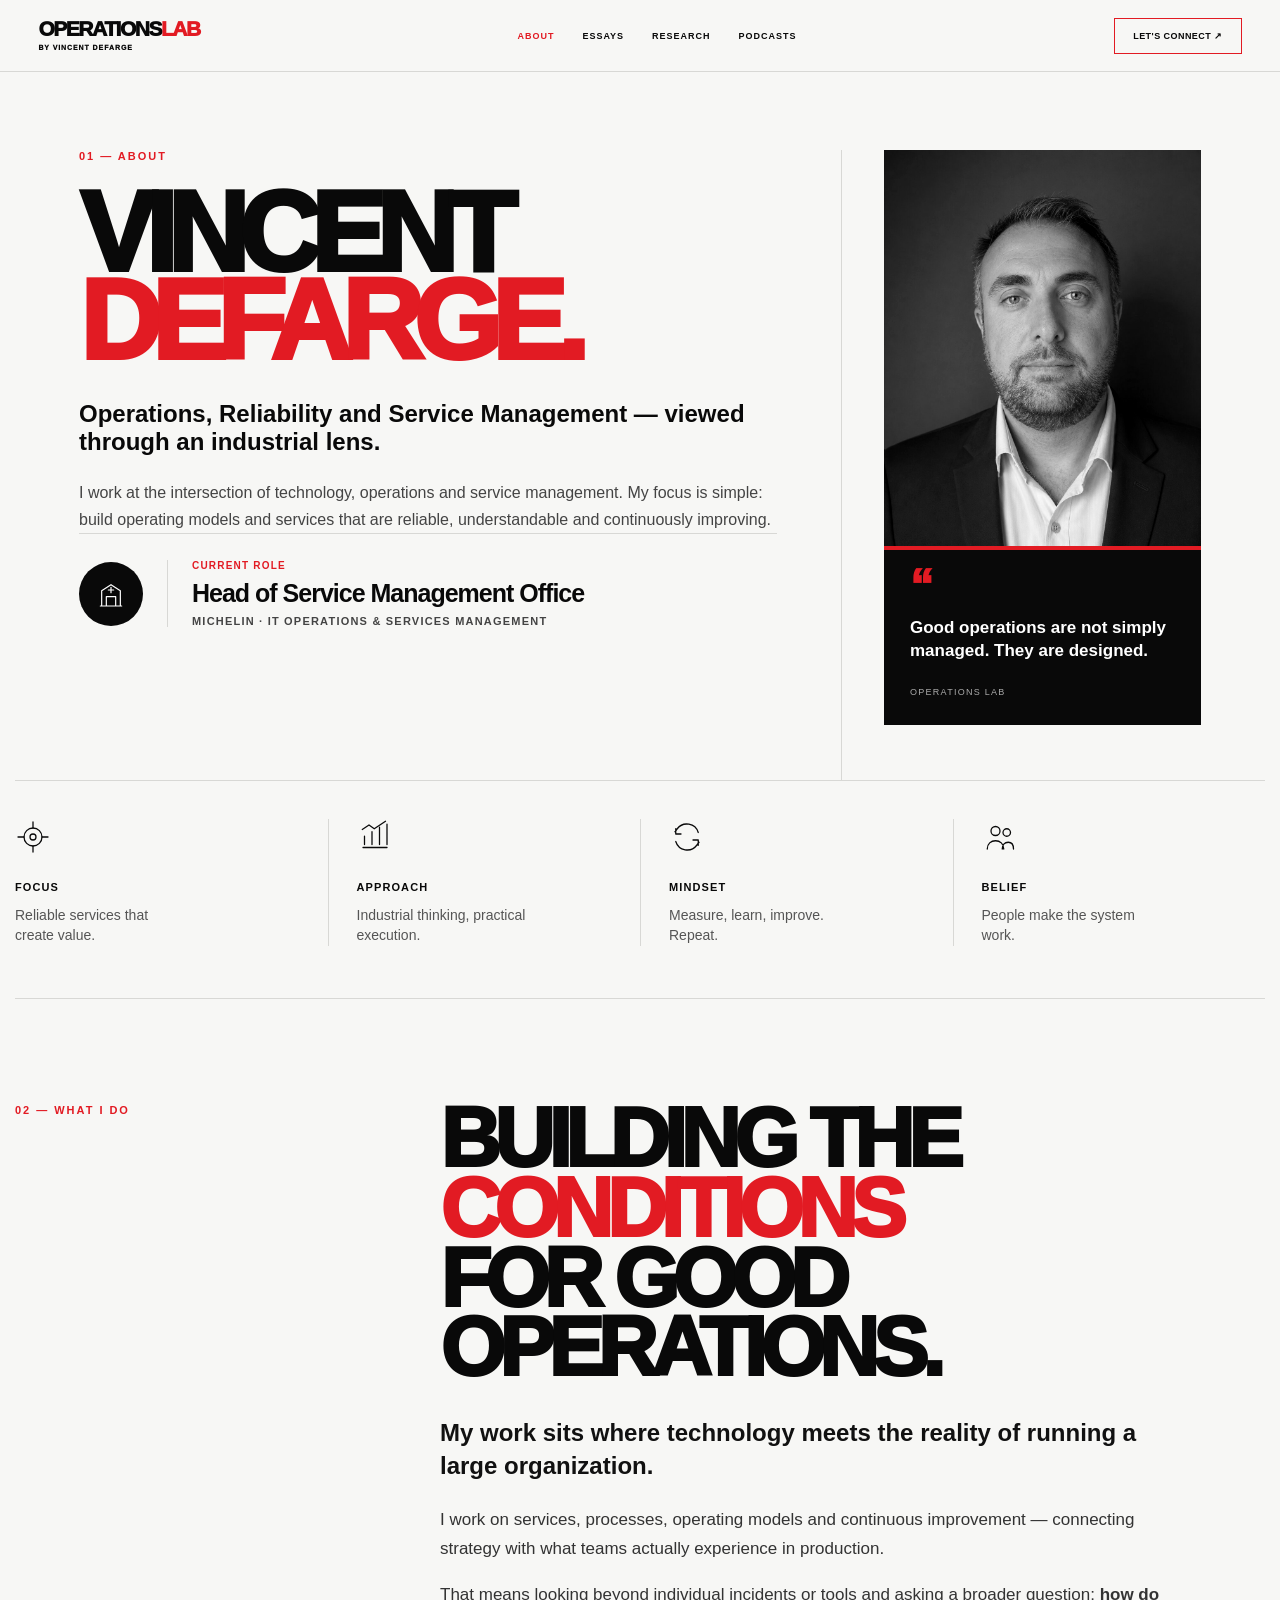
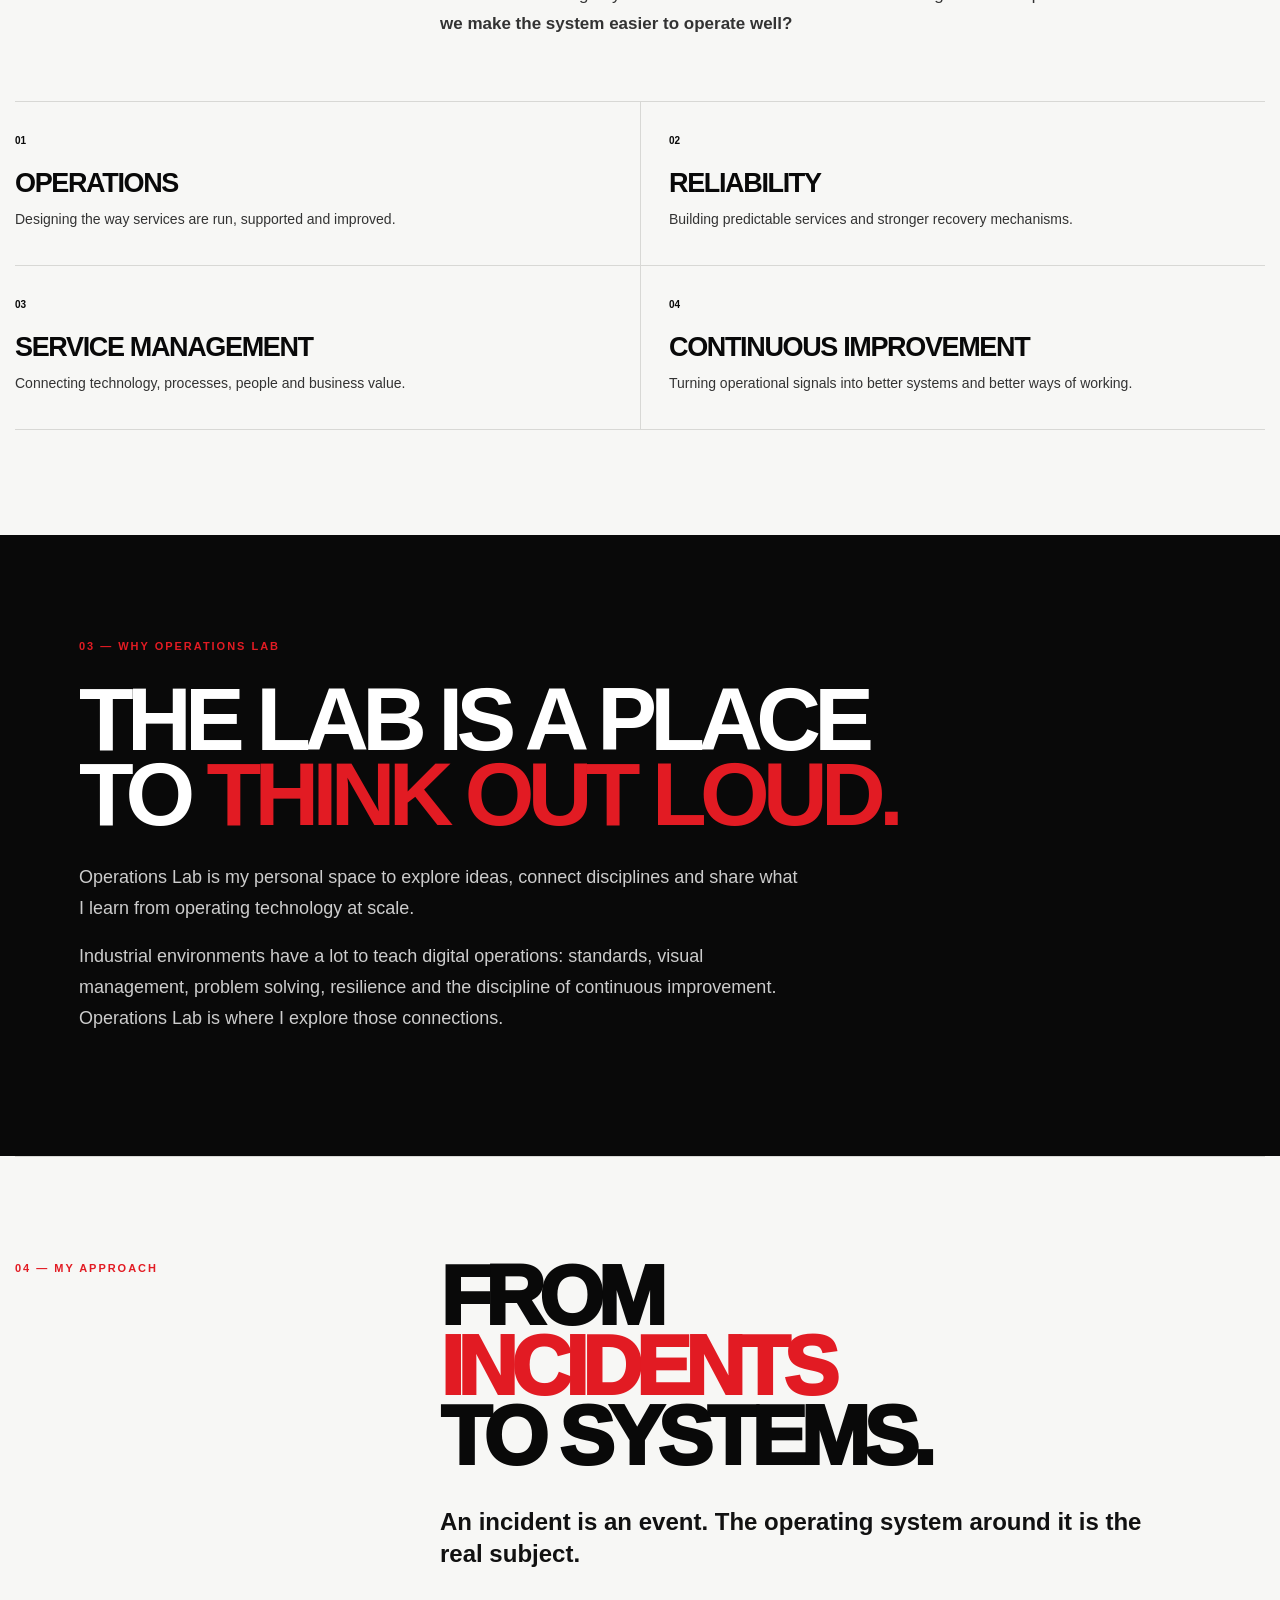
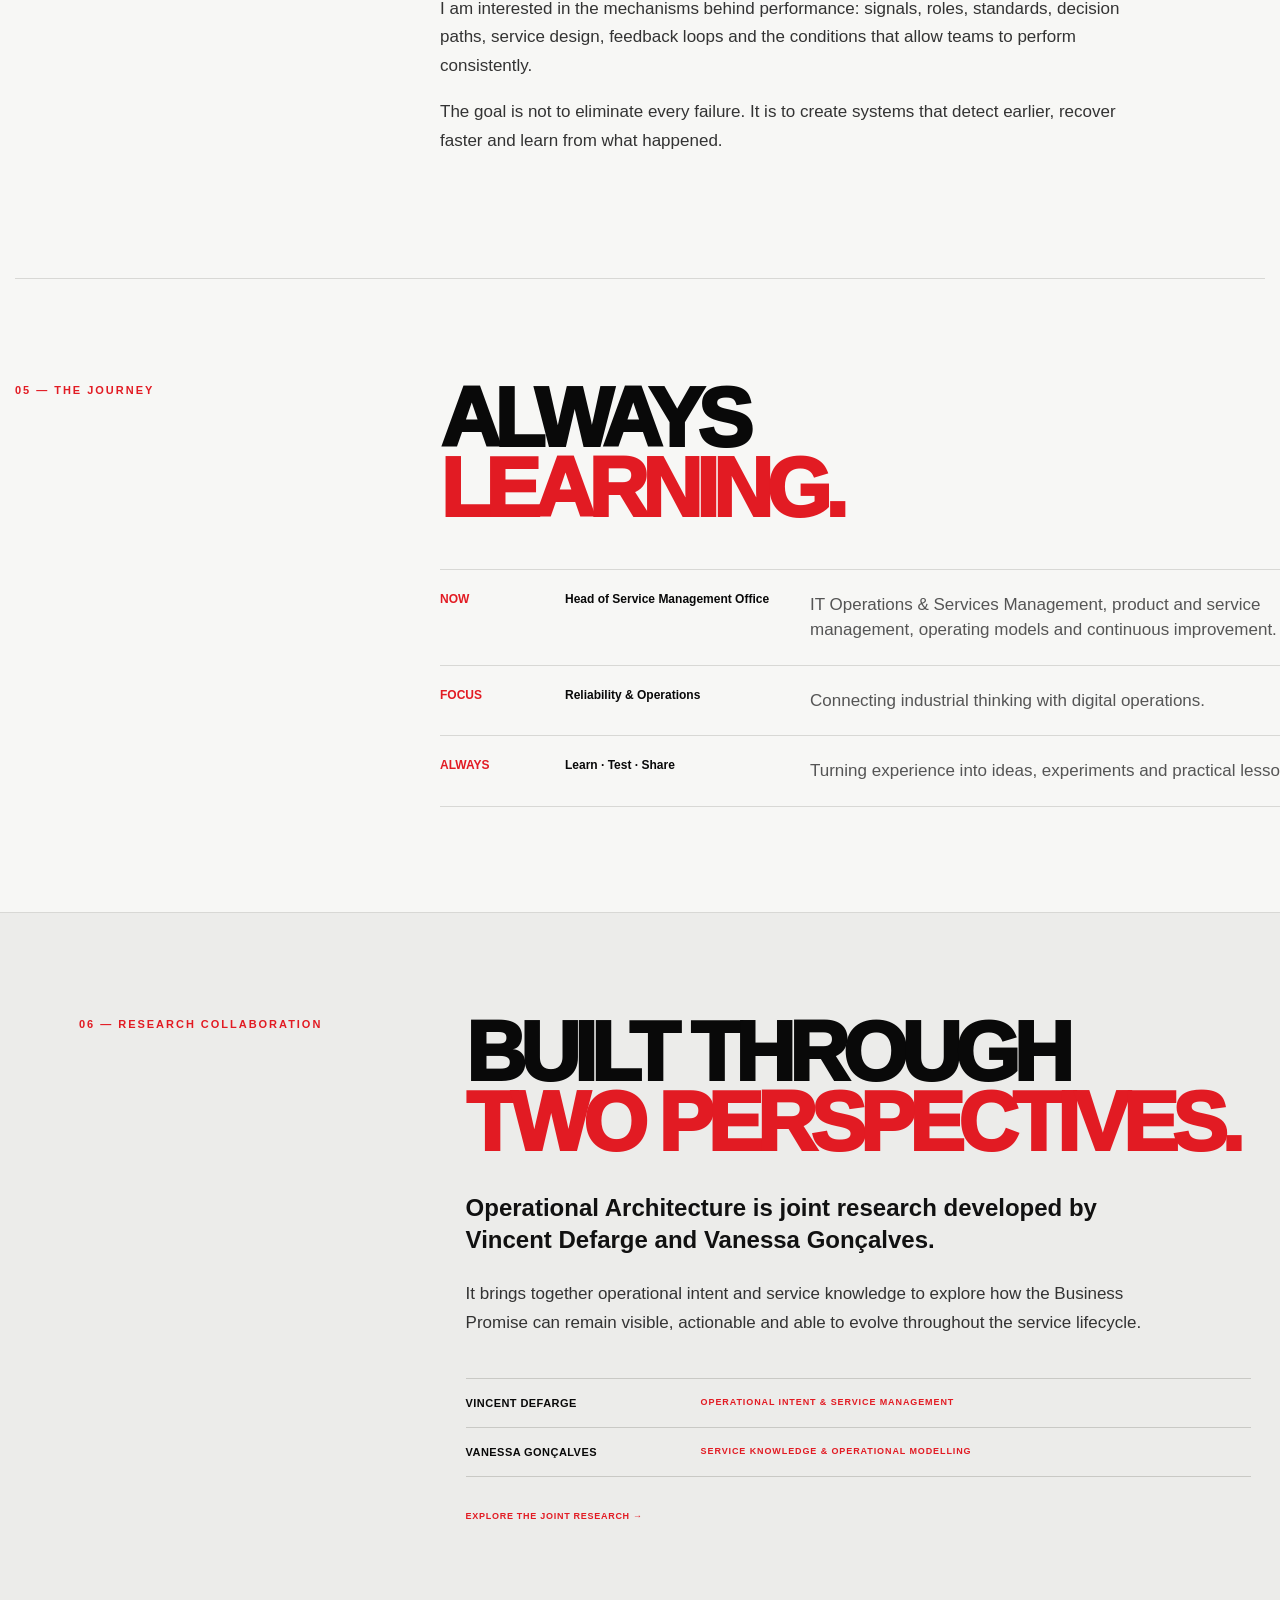
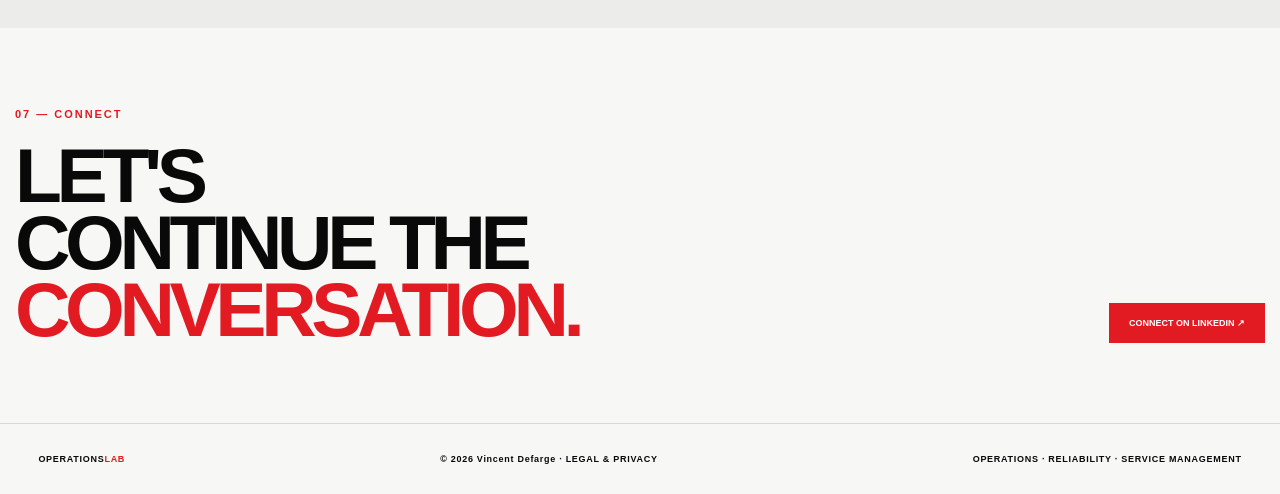
==== commit 52b19d13: "Launch joint Operational Architecture research page" ====
--- a/about/index.html
+++ b/about/index.html
@@ -64,7 +64,7 @@
 <a class="logo" href="/">OPERATIONS<span>LAB</span><small>BY VINCENT DEFARGE</small></a>
 <nav class="nav">
 <a class="active" href="/about/">ABOUT</a>
-<a href="/essays/">ESSAYS</a>
+<a href="/essays/">ESSAYS</a><a href="/research/">RESEARCH</a>
 <a href="/podcasts/">PODCASTS</a>
 </nav>
 <a class="connect" href="https://www.linkedin.com/in/vincent-defarge-165a844b/" target="_blank" rel="noopener">LET'S CONNECT ↗</a>
@@ -176,8 +176,24 @@
 </div>
 </section>
 
+<section class="research-collaboration">
+<div class="container research-collaboration-grid">
+<div class="kicker">06 — RESEARCH COLLABORATION</div>
+<div>
+<h2>BUILT THROUGH<br><span>TWO PERSPECTIVES.</span></h2>
+<p class="lead">Operational Architecture is joint research developed by Vincent Defarge and Vanessa Gonçalves.</p>
+<p>It brings together operational intent and service knowledge to explore how the Business Promise can remain visible, actionable and able to evolve throughout the service lifecycle.</p>
+<div class="research-collaborators">
+<div><b>VINCENT DEFARGE</b><span>OPERATIONAL INTENT &amp; SERVICE MANAGEMENT</span></div>
+<div><b>VANESSA GONÇALVES</b><span>SERVICE KNOWLEDGE &amp; OPERATIONAL MODELLING</span></div>
+</div>
+<a href="/research/">EXPLORE THE JOINT RESEARCH →</a>
+</div>
+</div>
+</section>
+
 <section class="container cta">
-<div><div class="kicker">06 — CONNECT</div><h2>LET'S<br>CONTINUE THE<br><span>CONVERSATION.</span></h2></div>
+<div><div class="kicker">07 — CONNECT</div><h2>LET'S<br>CONTINUE THE<br><span>CONVERSATION.</span></h2></div>
 <a href="https://www.linkedin.com/in/vincent-defarge-165a844b/" target="_blank" rel="noopener">CONNECT ON LINKEDIN ↗</a>
 </section>
 </main>
--- a/css/about.css
+++ b/css/about.css
@@ -72,6 +72,7 @@
 .timeline-row b{color:var(--red)}
 .timeline-row p{margin:0;color:#555;line-height:1.5}
 
+.research-collaboration{background:#ececea;border-top:1px solid var(--line);padding:105px 0}.research-collaboration-grid{display:grid;grid-template-columns:30% 70%;gap:50px}.research-collaboration h2{font-size:clamp(52px,6.5vw,96px);line-height:.84;letter-spacing:-.075em;margin:0 0 34px;font-weight:950}.research-collaboration h2 span{color:var(--red)}.research-collaboration p{font-size:17px;line-height:1.7;max-width:720px;color:#333}.research-collaboration .lead{font-size:24px;line-height:1.35;font-weight:800;color:#111}.research-collaborators{border-top:1px solid #c9c9c5;margin:40px 0 28px}.research-collaborators div{display:grid;grid-template-columns:210px 1fr;gap:25px;padding:18px 0;border-bottom:1px solid #c9c9c5}.research-collaborators b{font-size:11px;letter-spacing:.04em}.research-collaborators span{font-size:9px;font-weight:900;letter-spacing:.1em;color:var(--red)}.research-collaboration a{font-size:9px;font-weight:900;color:var(--red);letter-spacing:.08em}
 .cta{padding:80px 0;display:flex;align-items:end;justify-content:space-between;gap:40px}
 .cta h2{font-size:clamp(45px,6vw,80px);line-height:.87;letter-spacing:-.07em;margin:22px 0 0}
 .cta h2 span{color:var(--red)}
@@ -84,7 +85,7 @@
   .header .logo{margin-bottom:12px}.header .connect{margin-bottom:12px}
   .nav{order:3;width:100%;justify-content:flex-start;margin:0 -18px;padding:11px 18px 12px;gap:24px;border-top:1px solid var(--line);overflow-x:auto;white-space:nowrap;-webkit-overflow-scrolling:touch;scrollbar-width:none}
   .nav::-webkit-scrollbar{display:none}
-  .about-grid,.section-grid{grid-template-columns:1fr;gap:45px}
+  .about-grid,.section-grid,.research-collaboration-grid{grid-template-columns:1fr;gap:45px}
   .portrait-panel{padding:0 0 45px;border-left:0}
 }
 @media(max-width:700px){
@@ -99,7 +100,7 @@
   .principle{padding:24px 18px;border-left:1px solid var(--line);border-bottom:1px solid var(--line)}
   .principle:nth-child(odd){border-left:0;padding-left:0}
   .principle p{max-width:none}
-  .section,.why{padding:75px 0}
+  .section,.why,.research-collaboration{padding:75px 0}.research-collaborators div{grid-template-columns:1fr;gap:8px}
   .beliefs{display:block}.belief,.belief:nth-child(even){padding:25px 0;border-left:0}
   .timeline-row{grid-template-columns:60px 1fr;gap:10px}.timeline-row p{grid-column:2}
   .cta{display:block;padding:60px 0}.cta a{display:inline-block;margin-top:25px}
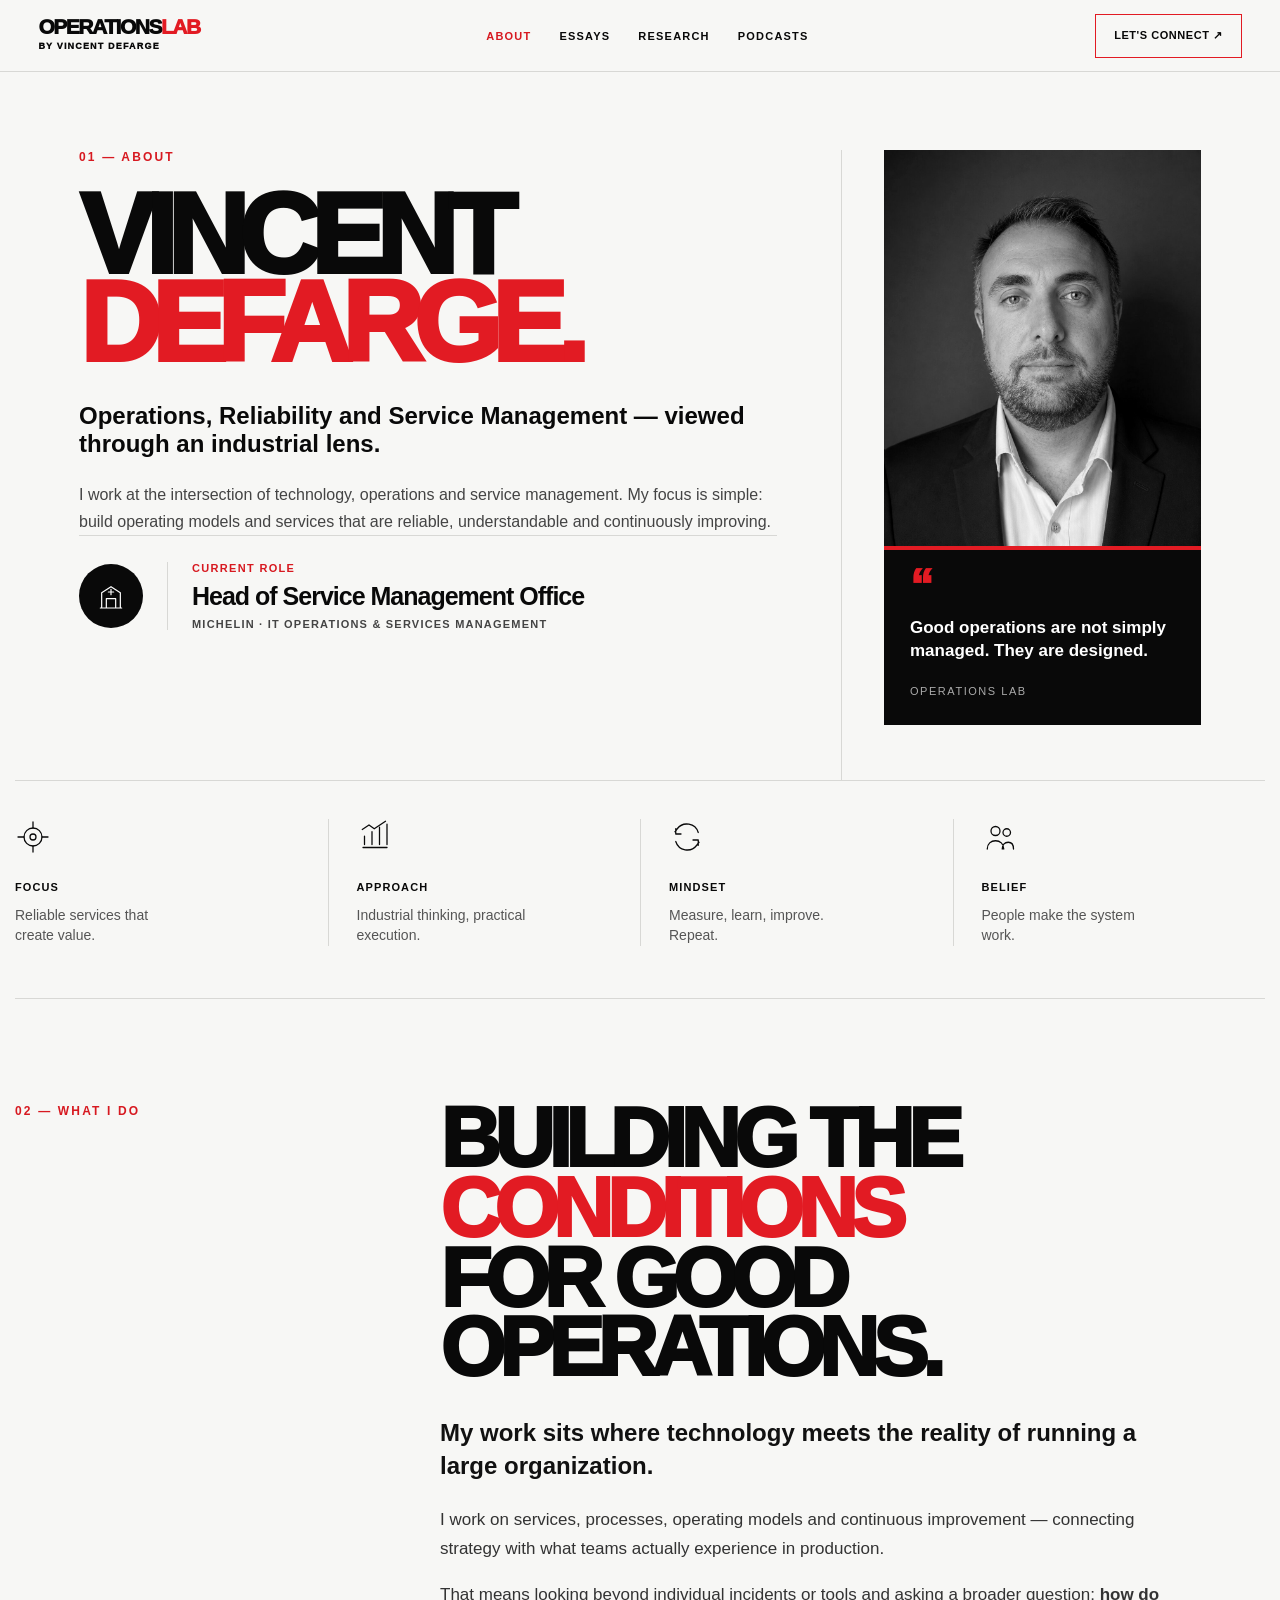
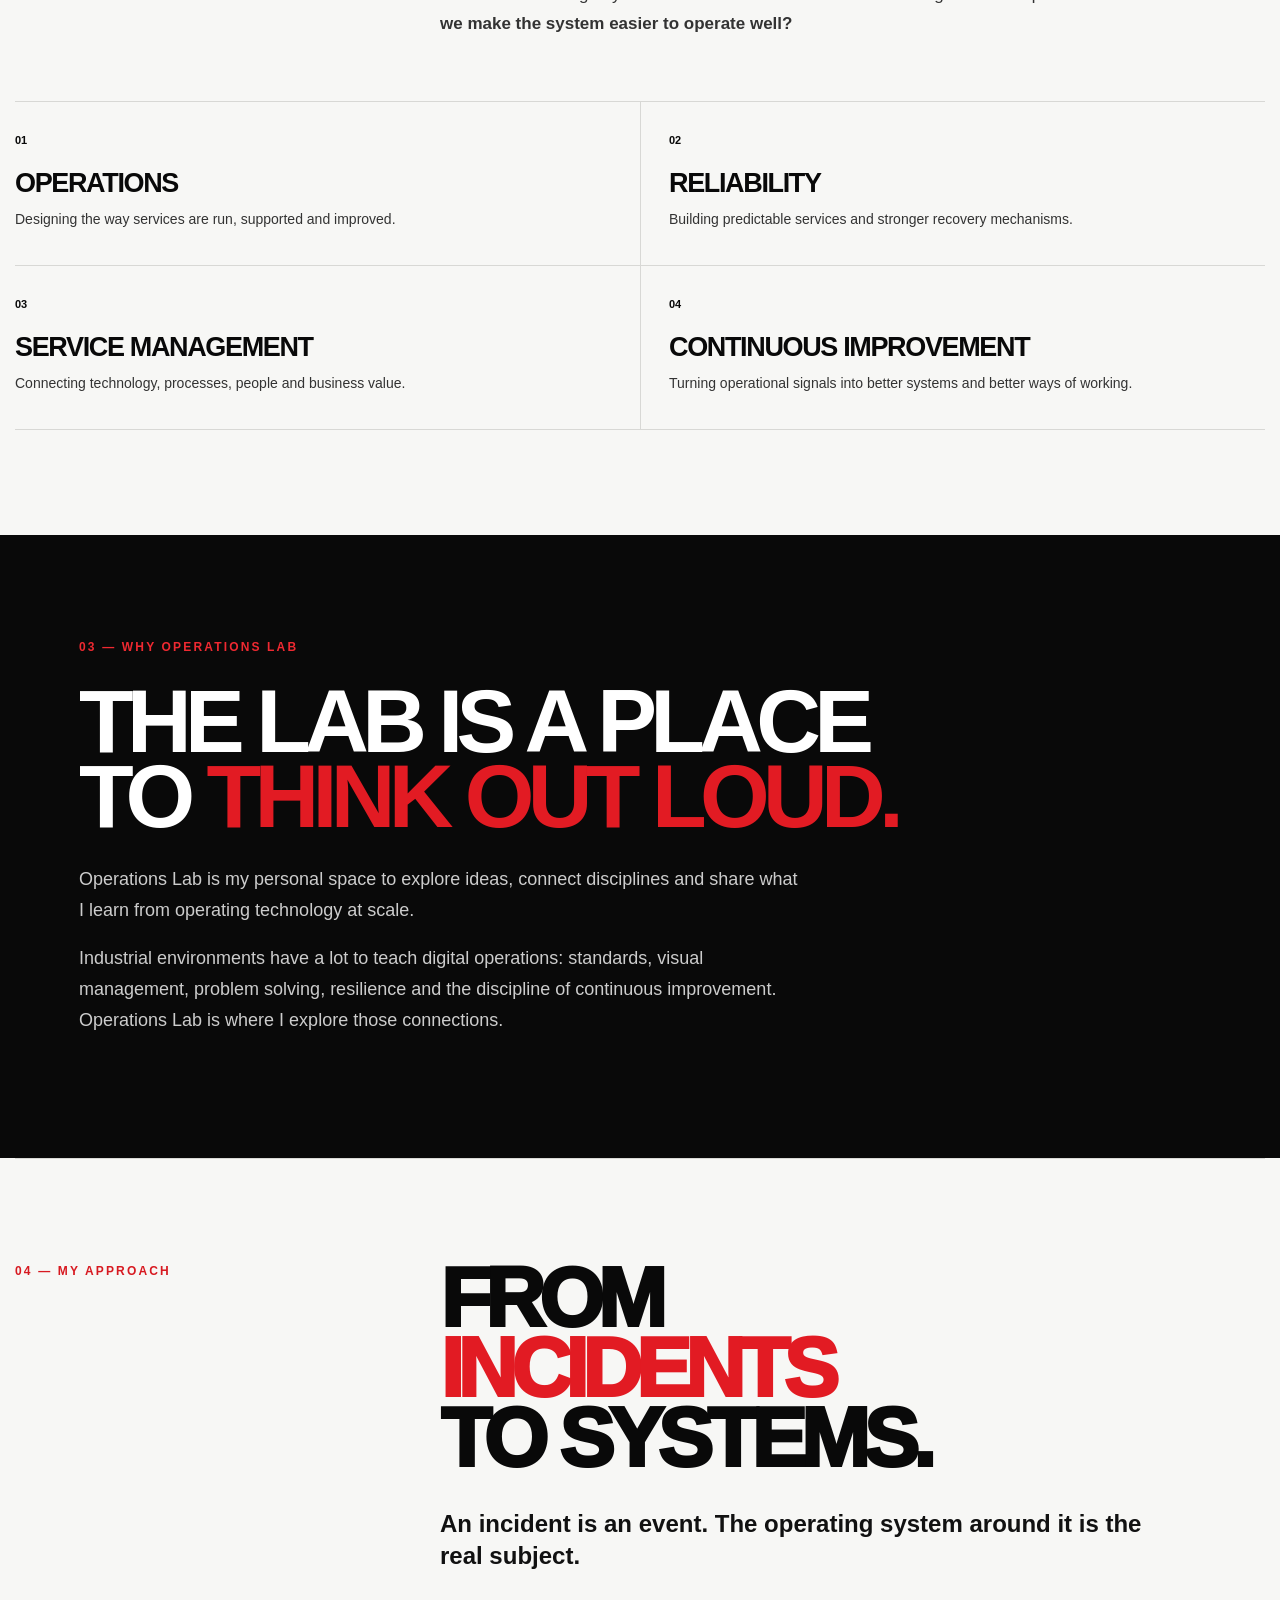
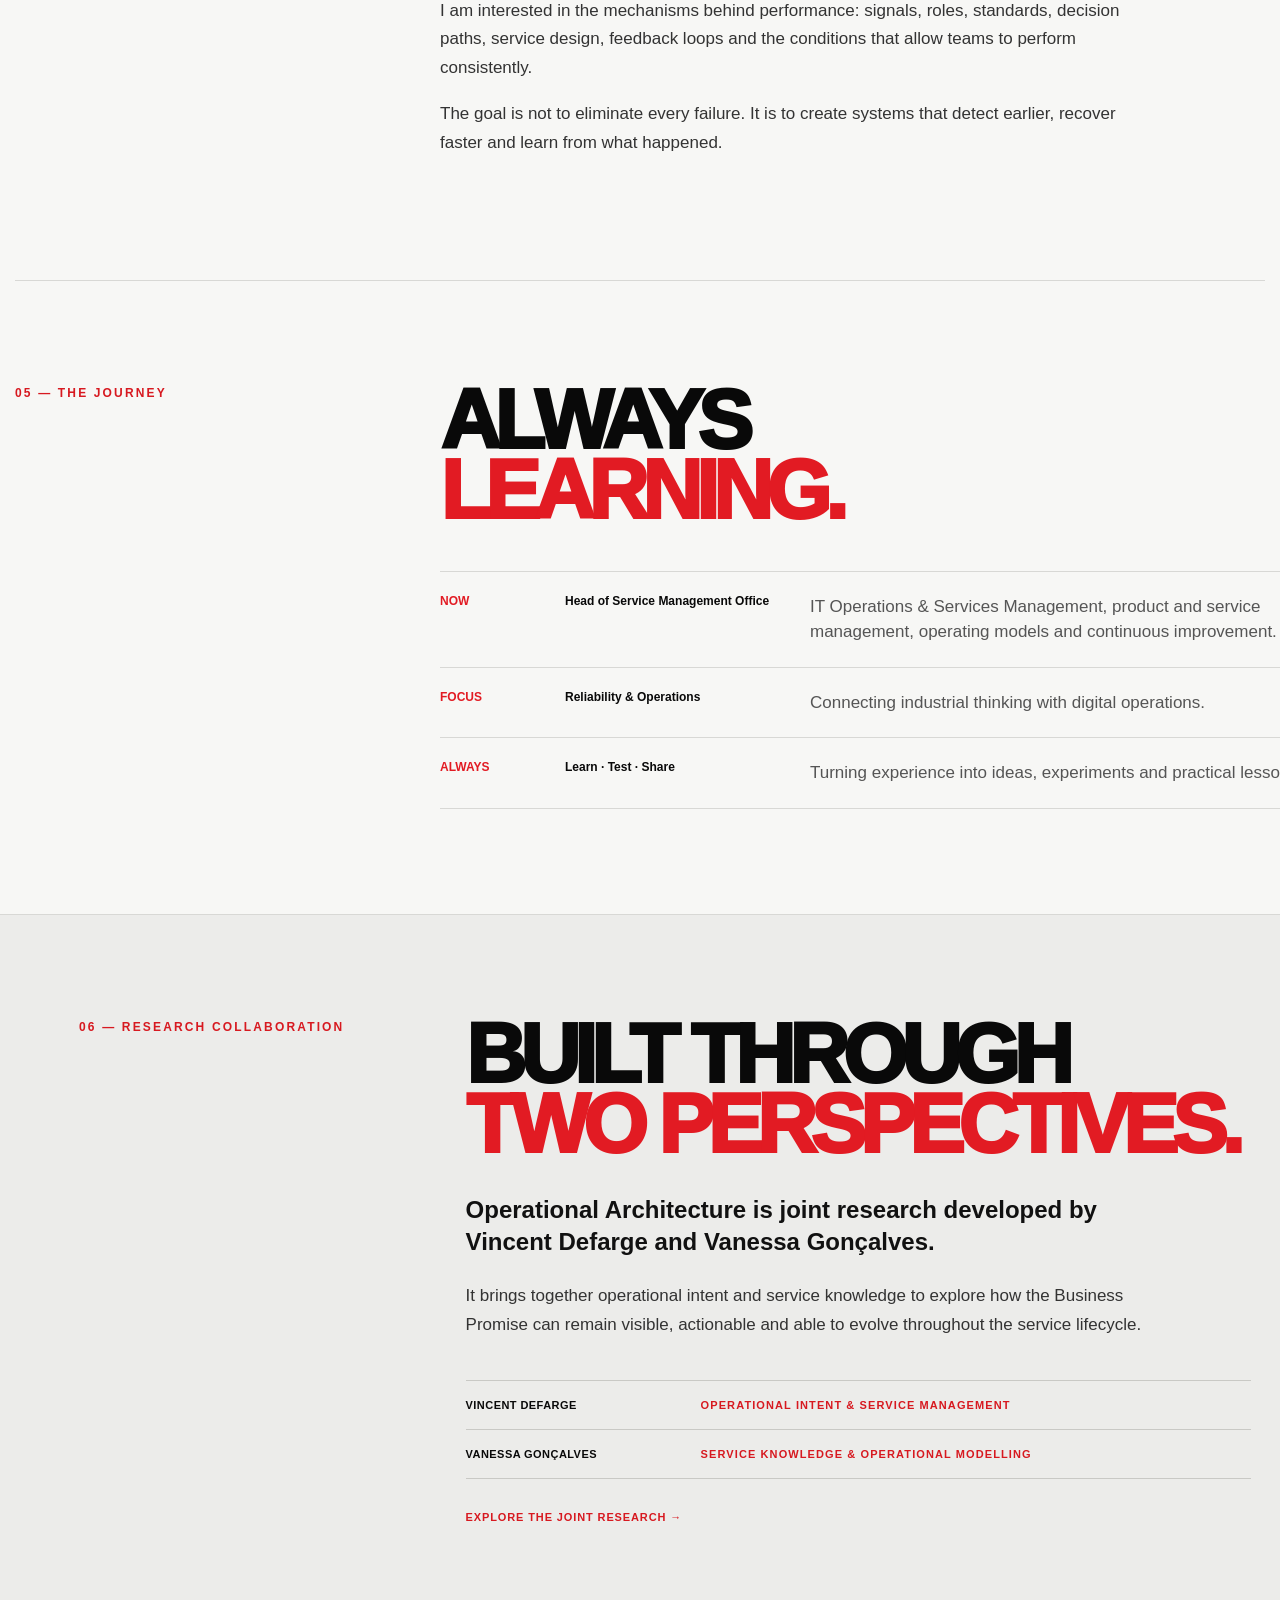
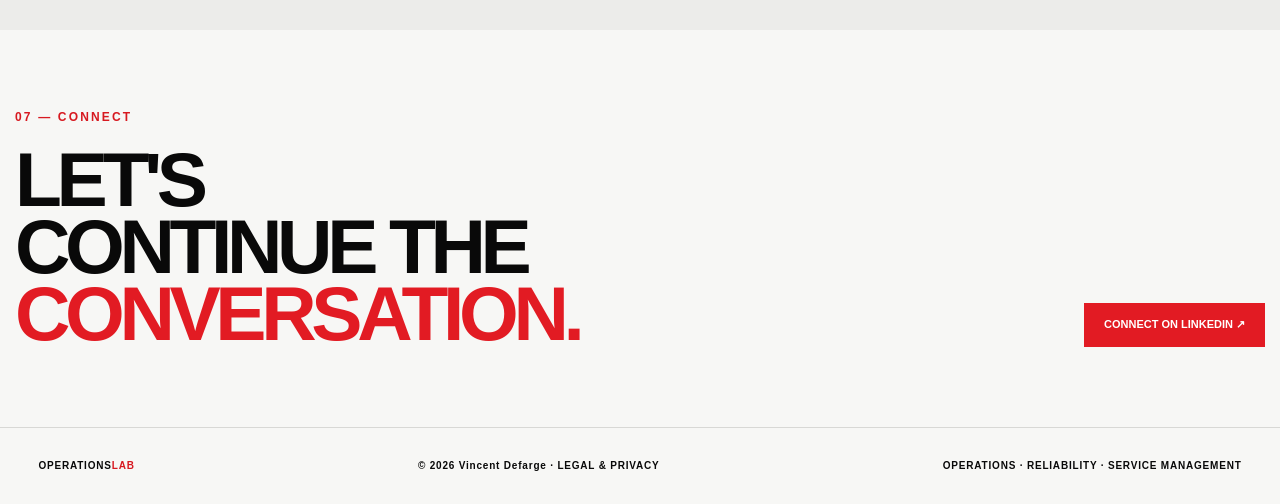
==== commit 8b7e71c0: "Improve navigation consistency and accessibility" ====
--- a/about/index.html
+++ b/about/index.html
@@ -57,20 +57,22 @@
 }
 </script>
 <link rel="stylesheet" href="../css/about.css">
+<link rel="stylesheet" href="/css/accessibility.css">
 <script defer src="https://cdn.vercel-insights.com/v1/script.js"></script>
 </head>
 <body>
+<a class="skip-link" href="#main-content">SKIP TO CONTENT</a>
 <header class="header">
 <a class="logo" href="/">OPERATIONS<span>LAB</span><small>BY VINCENT DEFARGE</small></a>
-<nav class="nav">
-<a class="active" href="/about/">ABOUT</a>
+<nav class="nav" aria-label="Main navigation">
+<a class="active" aria-current="page" href="/about/">ABOUT</a>
 <a href="/essays/">ESSAYS</a><a href="/research/">RESEARCH</a>
 <a href="/podcasts/">PODCASTS</a>
 </nav>
 <a class="connect" href="https://www.linkedin.com/in/vincent-defarge-165a844b/" target="_blank" rel="noopener">LET'S CONNECT ↗</a>
 </header>
 
-<main>
+<main id="main-content" tabindex="-1">
 <section class="about-hero">
 <div class="container about-grid">
 <div class="about-main">
--- a/css/accessibility.css
+++ b/css/accessibility.css
@@ -0,0 +1,176 @@
+:root{
+  --red-text-light:#d71920;
+  --red-text-dark:#ef2931;
+  --muted-text-light:#555;
+}
+
+/* Keyboard access */
+.skip-link{
+  position:fixed;
+  top:10px;
+  left:12px;
+  z-index:1000;
+  padding:12px 16px;
+  background:#090909;
+  color:#fff;
+  border:2px solid #fff;
+  font-size:12px;
+  font-weight:900;
+  letter-spacing:.08em;
+  transform:translateY(-160%);
+  transition:transform .16s ease;
+}
+.skip-link:focus-visible{transform:translateY(0);outline:3px solid var(--red-text-dark);outline-offset:3px}
+#main-content{scroll-margin-top:112px}
+#main-content:focus{outline:none}
+a:focus-visible{outline:3px solid currentColor;outline-offset:4px}
+
+/* Shared header and footer legibility */
+.header .logo small{font-size:9px;line-height:1.1}
+.header .nav a{
+  display:inline-flex;
+  align-items:center;
+  min-height:44px;
+  font-size:11px;
+}
+.header .nav a.active{color:var(--red-text-light)}
+.header .connect{
+  display:inline-flex;
+  align-items:center;
+  justify-content:center;
+  min-height:44px;
+  font-size:11px;
+}
+body footer{font-size:10px;line-height:1.6}
+body footer span{color:var(--red-text-light)}
+
+/* Editorial labels and metadata */
+body .kicker{font-size:12px;color:var(--red-text-light)}
+body .meta,
+body [class$="-meta"],
+body [class$="-label"],
+body .role-org,
+body .author-role,
+body .research-role,
+body .section-label,
+body .updated{font-size:11px}
+
+body .meta,
+body .side-note small{color:var(--muted-text-light)}
+
+body .side,
+body .side .back,
+body .side nav a,
+body .sidequote{font-size:11px}
+
+body .num,
+body .latest-card-badge,
+body .latest-card-topics li,
+body .podcast-feature-cover span,
+body .joint-research-image span,
+body .joint-research-roles div,
+body .topics span,
+body .fracture b,
+body .continuity b,
+body .continuity strong,
+body .comparison small,
+body .perspectives b,
+body .loop b,
+body .learning-steps li>span,
+body .summary dt,
+body .error-panel small{font-size:10px}
+
+body .hero-btn,
+body .latest-card-link,
+body .podcast-feature-copy>a,
+body .joint-research-copy>a,
+body .explore-card strong,
+body .about a,
+body .feature strong,
+body .archive-copy strong,
+body .research-collaboration a,
+body .work-list strong,
+body .people a,
+body .platform-link,
+body .cta a,
+body .status a,
+body .actions a,
+body .closing-actions a,
+body .author-card a{font-size:11px}
+
+body .portrait-frame figcaption small,
+body .principle b,
+body .belief b,
+body .research-collaborators b,
+body .research-collaborators span,
+body .joint-label,
+body .person-heading small,
+body .work-list small,
+body .takeaways b,
+body .takeaways strong,
+body .fact strong{font-size:11px}
+
+/* Accessible red for small text on light backgrounds */
+body .nav a.active,
+body .kicker,
+body .side .label,
+body .feature .meta,
+body .feature strong,
+body .archive-copy strong,
+body .num,
+body .role-label,
+body .research-collaborators span,
+body .research-collaboration a,
+body .joint-label,
+body .fracture b,
+body .continuity b,
+body .work-list small,
+body .work-list strong,
+body .research-role,
+body .people a,
+body .platform-link,
+body .cta a.secondary,
+body .comparison .good-win small,
+body .learning-steps li>span,
+body .author-label,
+body .author-card a,
+body .essay-navigation span,
+body .section-label{color:var(--red-text-light)}
+
+/* Equivalent contrast for labels placed on black surfaces */
+body .featured-essay .kicker,
+body .about .kicker,
+body .why .kicker,
+body .themes .kicker,
+body .themes .num,
+body .lenses .kicker,
+body .lenses .person-heading small,
+body .lenses .topics b,
+body .status .kicker,
+body .note .kicker,
+body .note .takeaways b,
+body .dark-section .kicker,
+body .content-dark .kicker,
+body .dark-section .learning-steps li>span{color:var(--red-text-dark)}
+
+/* Comfortable touch targets for primary actions */
+body .hero-btn,
+body .latest-card-link,
+body .podcast-feature-copy>a,
+body .joint-research-copy>a,
+body .about a,
+body .platform-link,
+body .cta a,
+body .status a,
+body .actions a,
+body .closing-actions a{
+  display:inline-flex;
+  align-items:center;
+  justify-content:center;
+  min-height:44px;
+}
+
+@media(prefers-reduced-motion:reduce){
+  html{scroll-behavior:auto}
+  .skip-link{transition:none}
+}
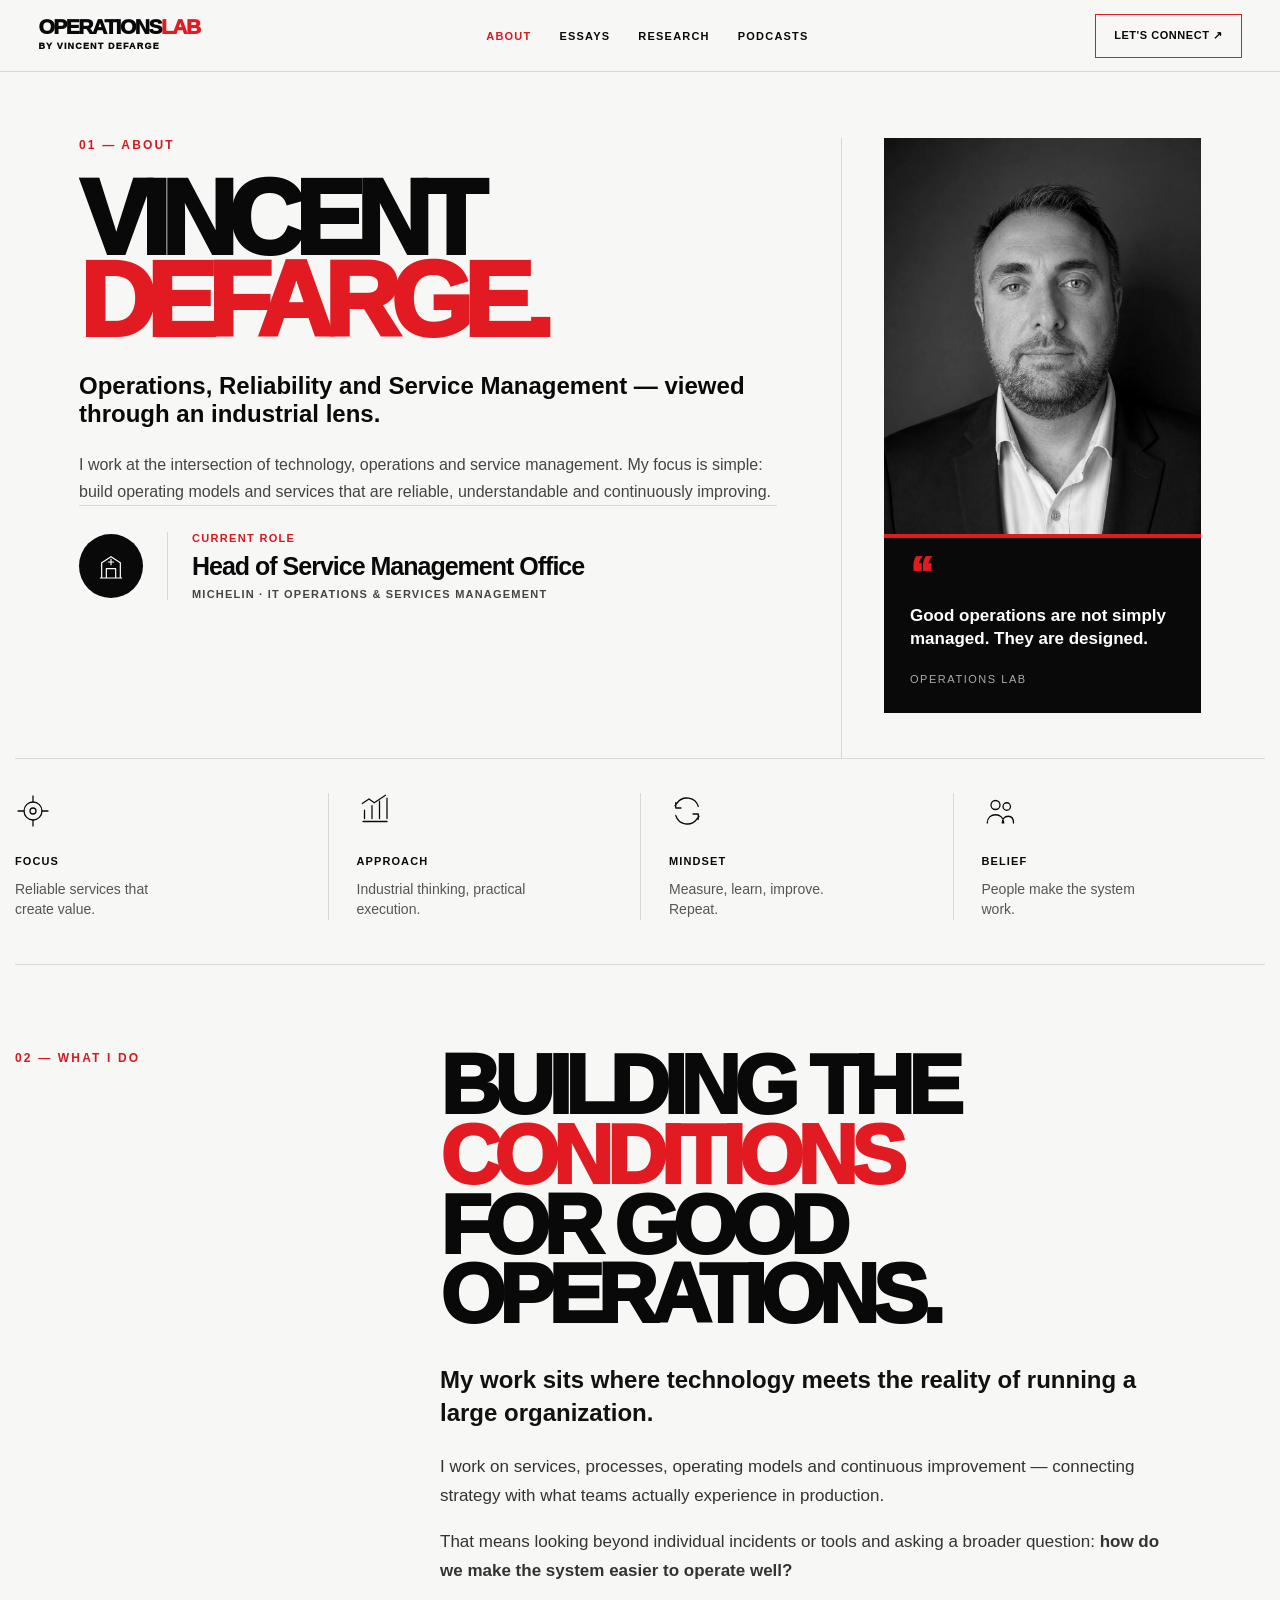
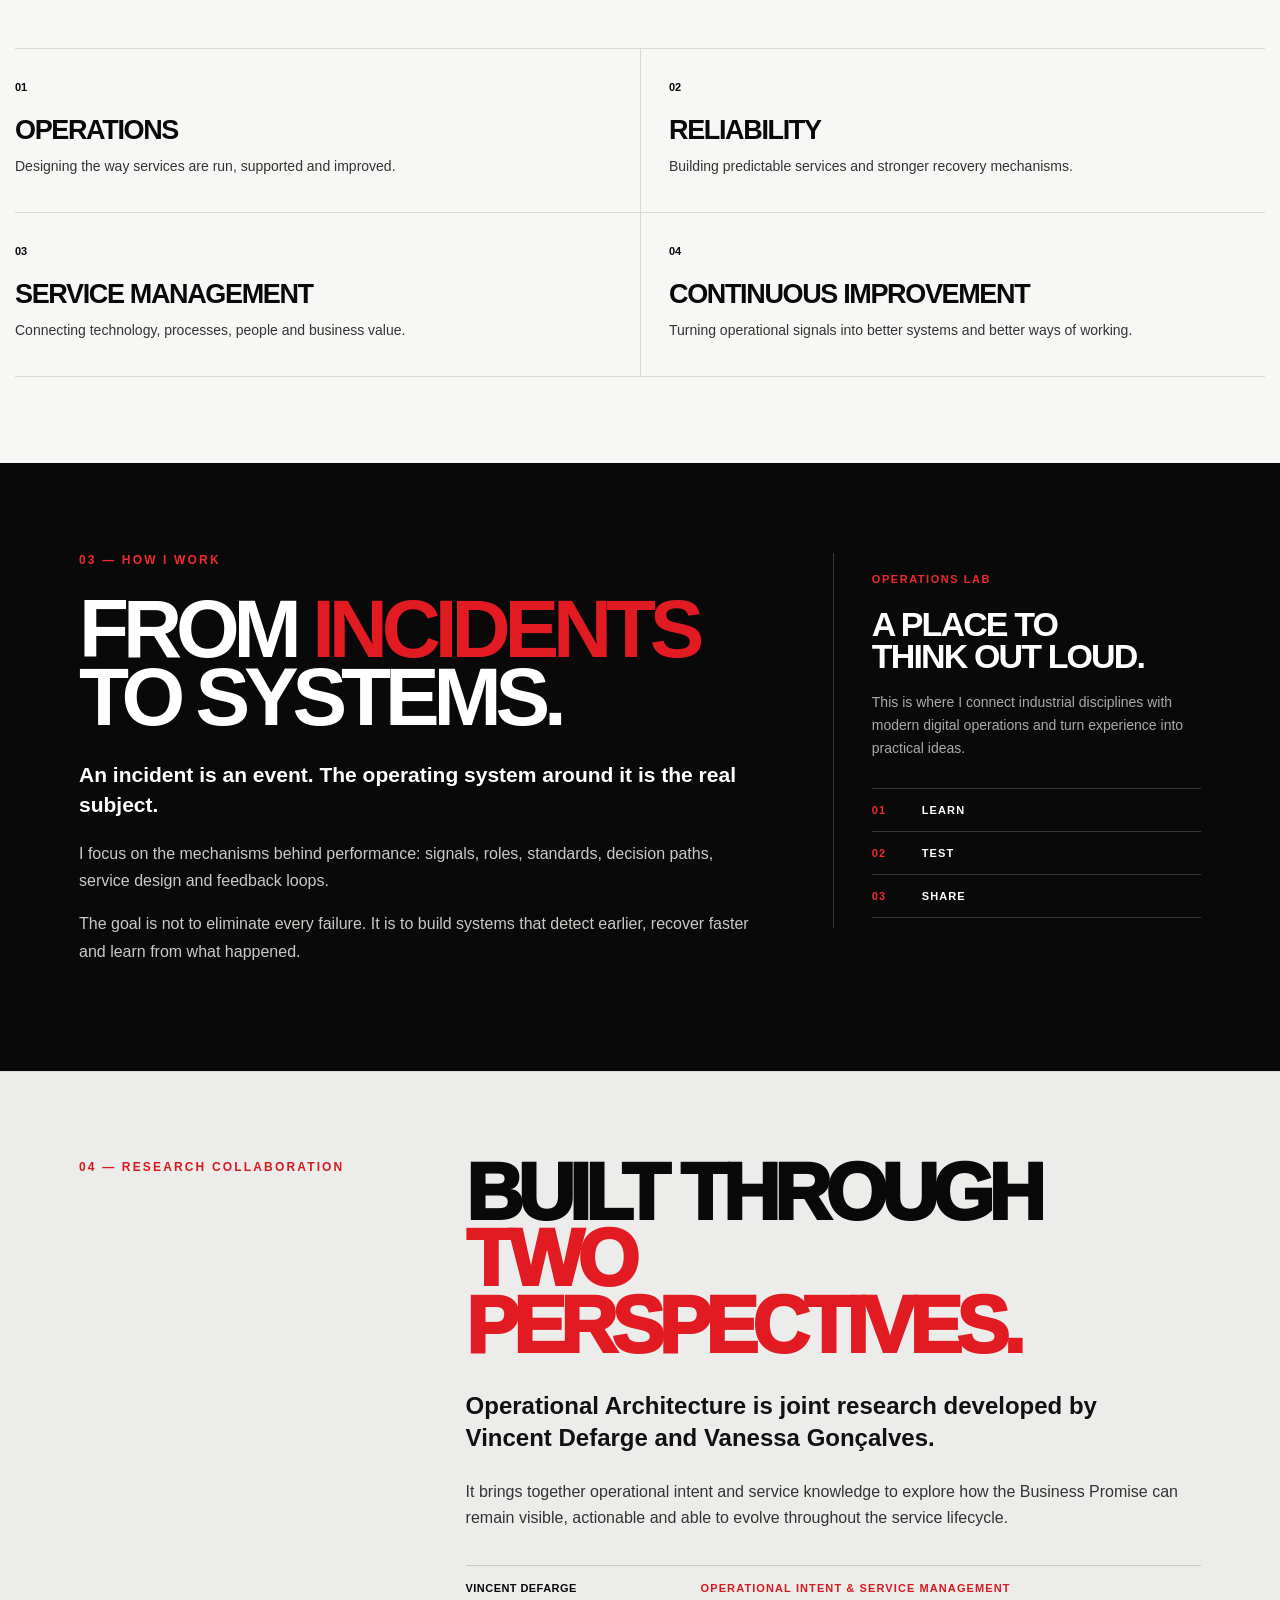
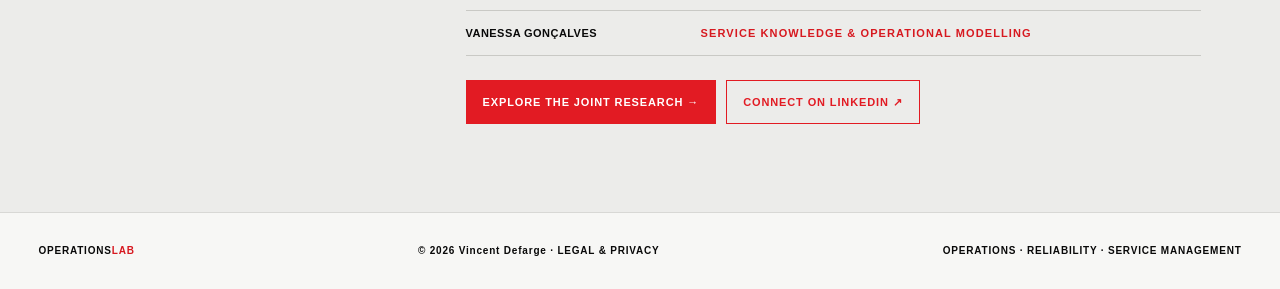
==== commit 1b86d4fb: "Condense Home and About pages" ====
--- a/about/index.html
+++ b/about/index.html
@@ -144,43 +144,30 @@
 </section>
 
 <section class="why">
-<div class="container">
-<div class="kicker">03 — WHY OPERATIONS LAB</div>
-<h2>THE LAB IS A PLACE<br>TO <span>THINK OUT LOUD.</span></h2>
-<p>Operations Lab is my personal space to explore ideas, connect disciplines and share what I learn from operating technology at scale.</p>
-<p>Industrial environments have a lot to teach digital operations: standards, visual management, problem solving, resilience and the discipline of continuous improvement. Operations Lab is where I explore those connections.</p>
+<div class="container method-grid">
+<div>
+<div class="kicker">03 — HOW I WORK</div>
+<h2>FROM <span>INCIDENTS</span><br>TO SYSTEMS.</h2>
+<p class="method-lead">An incident is an event. The operating system around it is the real subject.</p>
+<p>I focus on the mechanisms behind performance: signals, roles, standards, decision paths, service design and feedback loops.</p>
+<p>The goal is not to eliminate every failure. It is to build systems that detect earlier, recover faster and learn from what happened.</p>
 </div>
-</section>
-
-<section class="container section">
-<div class="section-grid">
-<div class="kicker">04 — MY APPROACH</div>
-<div>
-<h2>FROM<br><span>INCIDENTS</span><br>TO SYSTEMS.</h2>
-<p class="lead">An incident is an event. The operating system around it is the real subject.</p>
-<p>I am interested in the mechanisms behind performance: signals, roles, standards, decision paths, service design, feedback loops and the conditions that allow teams to perform consistently.</p>
-<p>The goal is not to eliminate every failure. It is to create systems that detect earlier, recover faster and learn from what happened.</p>
+<aside class="lab-note">
+<div class="lab-note-label">OPERATIONS LAB</div>
+<h3>A PLACE TO<br>THINK OUT LOUD.</h3>
+<p>This is where I connect industrial disciplines with modern digital operations and turn experience into practical ideas.</p>
+<div class="lab-note-steps" aria-label="Operations Lab approach">
+<div><b>01</b><span>LEARN</span></div>
+<div><b>02</b><span>TEST</span></div>
+<div><b>03</b><span>SHARE</span></div>
 </div>
-</div>
-</section>
-
-<section class="container section">
-<div class="section-grid">
-<div class="kicker">05 — THE JOURNEY</div>
-<div>
-<h2>ALWAYS<br><span>LEARNING.</span></h2>
-<div class="timeline">
-<div class="timeline-row"><b>NOW</b><strong>Head of Service Management Office</strong><p>IT Operations &amp; Services Management, product and service management, operating models and continuous improvement.</p></div>
-<div class="timeline-row"><b>FOCUS</b><strong>Reliability &amp; Operations</strong><p>Connecting industrial thinking with digital operations.</p></div>
-<div class="timeline-row"><b>ALWAYS</b><strong>Learn · Test · Share</strong><p>Turning experience into ideas, experiments and practical lessons.</p></div>
-</div>
-</div>
+</aside>
 </div>
 </section>
 
 <section class="research-collaboration">
 <div class="container research-collaboration-grid">
-<div class="kicker">06 — RESEARCH COLLABORATION</div>
+<div class="kicker">04 — RESEARCH COLLABORATION</div>
 <div>
 <h2>BUILT THROUGH<br><span>TWO PERSPECTIVES.</span></h2>
 <p class="lead">Operational Architecture is joint research developed by Vincent Defarge and Vanessa Gonçalves.</p>
@@ -189,14 +176,12 @@
 <div><b>VINCENT DEFARGE</b><span>OPERATIONAL INTENT &amp; SERVICE MANAGEMENT</span></div>
 <div><b>VANESSA GONÇALVES</b><span>SERVICE KNOWLEDGE &amp; OPERATIONAL MODELLING</span></div>
 </div>
+<div class="collaboration-actions">
 <a href="/research/">EXPLORE THE JOINT RESEARCH →</a>
+<a class="secondary" href="https://www.linkedin.com/in/vincent-defarge-165a844b/" target="_blank" rel="noopener">CONNECT ON LINKEDIN ↗</a>
 </div>
 </div>
-</section>
-
-<section class="container cta">
-<div><div class="kicker">07 — CONNECT</div><h2>LET'S<br>CONTINUE THE<br><span>CONVERSATION.</span></h2></div>
-<a href="https://www.linkedin.com/in/vincent-defarge-165a844b/" target="_blank" rel="noopener">CONNECT ON LINKEDIN ↗</a>
+</div>
 </section>
 </main>
 
--- a/css/about.css
+++ b/css/about.css
@@ -16,15 +16,15 @@
 .container{max-width:1250px;margin:auto;padding:0 5vw}
 .kicker{color:var(--red);font-size:11px;font-weight:900;letter-spacing:.18em}
 
-.about-hero{padding:78px 0 0}
+.about-hero{padding:66px 0 0}
 .about-grid{display:grid;grid-template-columns:minmax(0,1fr) 360px;gap:64px}
-.about-main{padding-bottom:55px}
-.about-main h1{font-size:clamp(70px,8.8vw,138px);line-height:.78;letter-spacing:-.085em;margin:28px 0 34px;font-weight:950}
+.about-main{padding-bottom:45px}
+.about-main h1{font-size:clamp(68px,8.2vw,126px);line-height:.78;letter-spacing:-.085em;margin:26px 0 30px;font-weight:950}
 .about-main h1 span{color:var(--red)}
 .hero-lead{font-size:24px;font-weight:800;line-height:1.18;max-width:760px;margin:0 0 24px}
 .hero-copy{font-size:16px;line-height:1.65;color:#444;max-width:700px;margin:0}
 
-.portrait-panel{border-left:1px solid var(--line);padding:0 0 55px 42px}
+.portrait-panel{border-left:1px solid var(--line);padding:0 0 45px 42px}
 .portrait-frame{margin:0}
 .portrait-frame img{display:block;width:100%;height:auto;aspect-ratio:4/5;object-fit:cover;object-position:center top;filter:grayscale(100%) contrast(1.04)}
 .portrait-frame figcaption{background:var(--black);color:#fff;border-top:4px solid var(--red);padding:24px 26px 26px}
@@ -40,7 +40,7 @@
 .role-title{font-size:25px;font-weight:900;letter-spacing:-.04em;margin-bottom:7px}
 .role-org{font-size:11px;letter-spacing:.11em;color:#444;font-weight:700}
 
-.principles{border-top:1px solid var(--line);display:grid;grid-template-columns:repeat(4,1fr);padding:38px 0 52px}
+.principles{border-top:1px solid var(--line);display:grid;grid-template-columns:repeat(4,1fr);padding:34px 0 44px}
 .principle{padding:0 28px;border-left:1px solid var(--line)}
 .principle:first-child{border-left:0;padding-left:0}
 .principle-icon{height:42px;margin-bottom:16px}
@@ -48,8 +48,8 @@
 .principle b{font-size:11px;letter-spacing:.1em}
 .principle p{font-size:14px;line-height:1.45;color:#555;max-width:170px;margin:10px 0 0}
 
-.section{padding:105px 0;border-top:1px solid var(--line)}
-.section-grid{display:grid;grid-template-columns:30% 70%;gap:50px}
+.section{padding:86px 0;border-top:1px solid var(--line)}
+.section-grid{display:grid;grid-template-columns:minmax(0,30%) minmax(0,1fr);gap:50px}
 .section h2{font-size:clamp(52px,6.5vw,96px);line-height:.84;letter-spacing:-.075em;margin:0 0 34px;font-weight:950}
 .section h2 span{color:var(--red)}
 .section p{font-size:17px;line-height:1.7;max-width:720px;color:#333}
@@ -62,21 +62,21 @@
 .belief h3{font-size:27px;letter-spacing:-.05em;margin:20px 0 10px}
 .belief p{font-size:14px;line-height:1.5;margin:0}
 
-.why{background:var(--black);color:#fff;padding:105px 0}
-.why h2{font-size:clamp(55px,7vw,105px);line-height:.84;letter-spacing:-.075em;margin:30px 0}
+.why{background:var(--black);color:#fff;padding:90px 0}
+.method-grid{display:grid;grid-template-columns:minmax(0,1.3fr) minmax(280px,.7fr);gap:70px;align-items:start}
+.why h2{font-size:clamp(52px,6.4vw,94px);line-height:.84;letter-spacing:-.075em;margin:28px 0}
 .why h2 span{color:var(--red)}
-.why p{max-width:720px;font-size:18px;line-height:1.7;color:#ccc}
+.why p{max-width:720px;font-size:16px;line-height:1.7;color:#c9c9c6}
+.why .method-lead{font-size:21px;font-weight:800;line-height:1.4;color:#fff}
+.lab-note{border-left:1px solid #373737;padding:20px 0 10px 38px}
+.lab-note-label{color:var(--red);font-size:11px;font-weight:900;letter-spacing:.14em}
+.lab-note h3{font-size:34px;line-height:.94;letter-spacing:-.055em;margin:24px 0 18px}
+.lab-note p{font-size:14px;line-height:1.65;color:#aaa}
+.lab-note-steps{margin-top:28px;border-top:1px solid #373737}
+.lab-note-steps div{display:grid;grid-template-columns:38px 1fr;gap:12px;padding:15px 0;border-bottom:1px solid #373737;font-size:11px;font-weight:900;letter-spacing:.1em}
+.lab-note-steps b{color:var(--red)}
 
-.timeline{border-top:1px solid var(--line);margin-top:45px}
-.timeline-row{display:grid;grid-template-columns:100px 220px 1fr;gap:25px;padding:22px 0;border-bottom:1px solid var(--line);font-size:12px}
-.timeline-row b{color:var(--red)}
-.timeline-row p{margin:0;color:#555;line-height:1.5}
-
-.research-collaboration{background:#ececea;border-top:1px solid var(--line);padding:105px 0}.research-collaboration-grid{display:grid;grid-template-columns:30% 70%;gap:50px}.research-collaboration h2{font-size:clamp(52px,6.5vw,96px);line-height:.84;letter-spacing:-.075em;margin:0 0 34px;font-weight:950}.research-collaboration h2 span{color:var(--red)}.research-collaboration p{font-size:17px;line-height:1.7;max-width:720px;color:#333}.research-collaboration .lead{font-size:24px;line-height:1.35;font-weight:800;color:#111}.research-collaborators{border-top:1px solid #c9c9c5;margin:40px 0 28px}.research-collaborators div{display:grid;grid-template-columns:210px 1fr;gap:25px;padding:18px 0;border-bottom:1px solid #c9c9c5}.research-collaborators b{font-size:11px;letter-spacing:.04em}.research-collaborators span{font-size:9px;font-weight:900;letter-spacing:.1em;color:var(--red)}.research-collaboration a{font-size:9px;font-weight:900;color:var(--red);letter-spacing:.08em}
-.cta{padding:80px 0;display:flex;align-items:end;justify-content:space-between;gap:40px}
-.cta h2{font-size:clamp(45px,6vw,80px);line-height:.87;letter-spacing:-.07em;margin:22px 0 0}
-.cta h2 span{color:var(--red)}
-.cta a{background:var(--red);color:#fff;padding:15px 20px;font-size:9px;font-weight:900;white-space:nowrap}
+.research-collaboration{background:#ececea;border-top:1px solid var(--line);padding:88px 0}.research-collaboration-grid{display:grid;grid-template-columns:minmax(0,30%) minmax(0,1fr);gap:50px}.research-collaboration h2{font-size:clamp(52px,6.2vw,90px);line-height:.84;letter-spacing:-.075em;margin:0 0 30px;font-weight:950}.research-collaboration h2 span{color:var(--red)}.research-collaboration p{font-size:16px;line-height:1.65;max-width:720px;color:#333}.research-collaboration .lead{font-size:22px;line-height:1.35;font-weight:800;color:#111}.research-collaborators{border-top:1px solid #c9c9c5;margin:34px 0 24px}.research-collaborators div{display:grid;grid-template-columns:210px 1fr;gap:25px;padding:16px 0;border-bottom:1px solid #c9c9c5}.research-collaborators b{font-size:11px;letter-spacing:.04em}.research-collaborators span{font-size:9px;font-weight:900;letter-spacing:.1em;color:var(--red)}.collaboration-actions{display:flex;flex-wrap:wrap;gap:10px}.research-collaboration .collaboration-actions a{display:inline-flex;align-items:center;justify-content:center;min-height:44px;border:1px solid var(--red);background:var(--red);color:#fff;padding:12px 16px;font-size:11px;font-weight:900;letter-spacing:.08em}.research-collaboration .collaboration-actions a.secondary{background:transparent;color:var(--red)}
 
 footer{border-top:1px solid var(--line);padding:30px 3vw;display:flex;justify-content:space-between;font-size:9px;font-weight:800;letter-spacing:.08em}
 
@@ -85,8 +85,9 @@
   .header .logo{margin-bottom:12px}.header .connect{margin-bottom:12px}
   .nav{order:3;width:100%;justify-content:flex-start;margin:0 -18px;padding:11px 18px 12px;gap:24px;border-top:1px solid var(--line);overflow-x:auto;white-space:nowrap;-webkit-overflow-scrolling:touch;scrollbar-width:none}
   .nav::-webkit-scrollbar{display:none}
-  .about-grid,.section-grid,.research-collaboration-grid{grid-template-columns:1fr;gap:45px}
+  .about-grid,.section-grid,.method-grid,.research-collaboration-grid{grid-template-columns:1fr;gap:45px}
   .portrait-panel{padding:0 0 45px;border-left:0}
+  .lab-note{border-left:0;border-top:1px solid #373737;padding:32px 0 0}
 }
 @media(max-width:700px){
   .container{padding:0 22px}
@@ -100,9 +101,8 @@
   .principle{padding:24px 18px;border-left:1px solid var(--line);border-bottom:1px solid var(--line)}
   .principle:nth-child(odd){border-left:0;padding-left:0}
   .principle p{max-width:none}
-  .section,.why,.research-collaboration{padding:75px 0}.research-collaborators div{grid-template-columns:1fr;gap:8px}
+  .section,.why,.research-collaboration{padding:68px 0}.research-collaborators div{grid-template-columns:1fr;gap:8px}
   .beliefs{display:block}.belief,.belief:nth-child(even){padding:25px 0;border-left:0}
-  .timeline-row{grid-template-columns:60px 1fr;gap:10px}.timeline-row p{grid-column:2}
-  .cta{display:block;padding:60px 0}.cta a{display:inline-block;margin-top:25px}
+  .collaboration-actions{display:grid;grid-template-columns:1fr}.research-collaboration .collaboration-actions a{width:100%;text-align:center}
   footer{display:block;line-height:2.2;padding:25px 20px}
 }
--- a/css/accessibility.css
+++ b/css/accessibility.css
@@ -82,6 +82,8 @@
 
 body .hero-btn,
 body .latest-card-link,
+body .lab-work-copy>a,
+body .section-links a,
 body .podcast-feature-copy>a,
 body .joint-research-copy>a,
 body .explore-card strong,
@@ -89,6 +91,7 @@
 body .feature strong,
 body .archive-copy strong,
 body .research-collaboration a,
+body .collaboration-actions a,
 body .work-list strong,
 body .people a,
 body .platform-link,
@@ -153,14 +156,20 @@
 body .content-dark .kicker,
 body .dark-section .learning-steps li>span{color:var(--red-text-dark)}
 
+body .why .lab-note-label,
+body .why .lab-note-steps b{color:var(--red-text-dark)}
+
 /* Comfortable touch targets for primary actions */
 body .hero-btn,
 body .latest-card-link,
+body .lab-work-copy>a,
+body .section-links a,
 body .podcast-feature-copy>a,
 body .joint-research-copy>a,
 body .about a,
 body .platform-link,
 body .cta a,
+body .collaboration-actions a,
 body .status a,
 body .actions a,
 body .closing-actions a{
